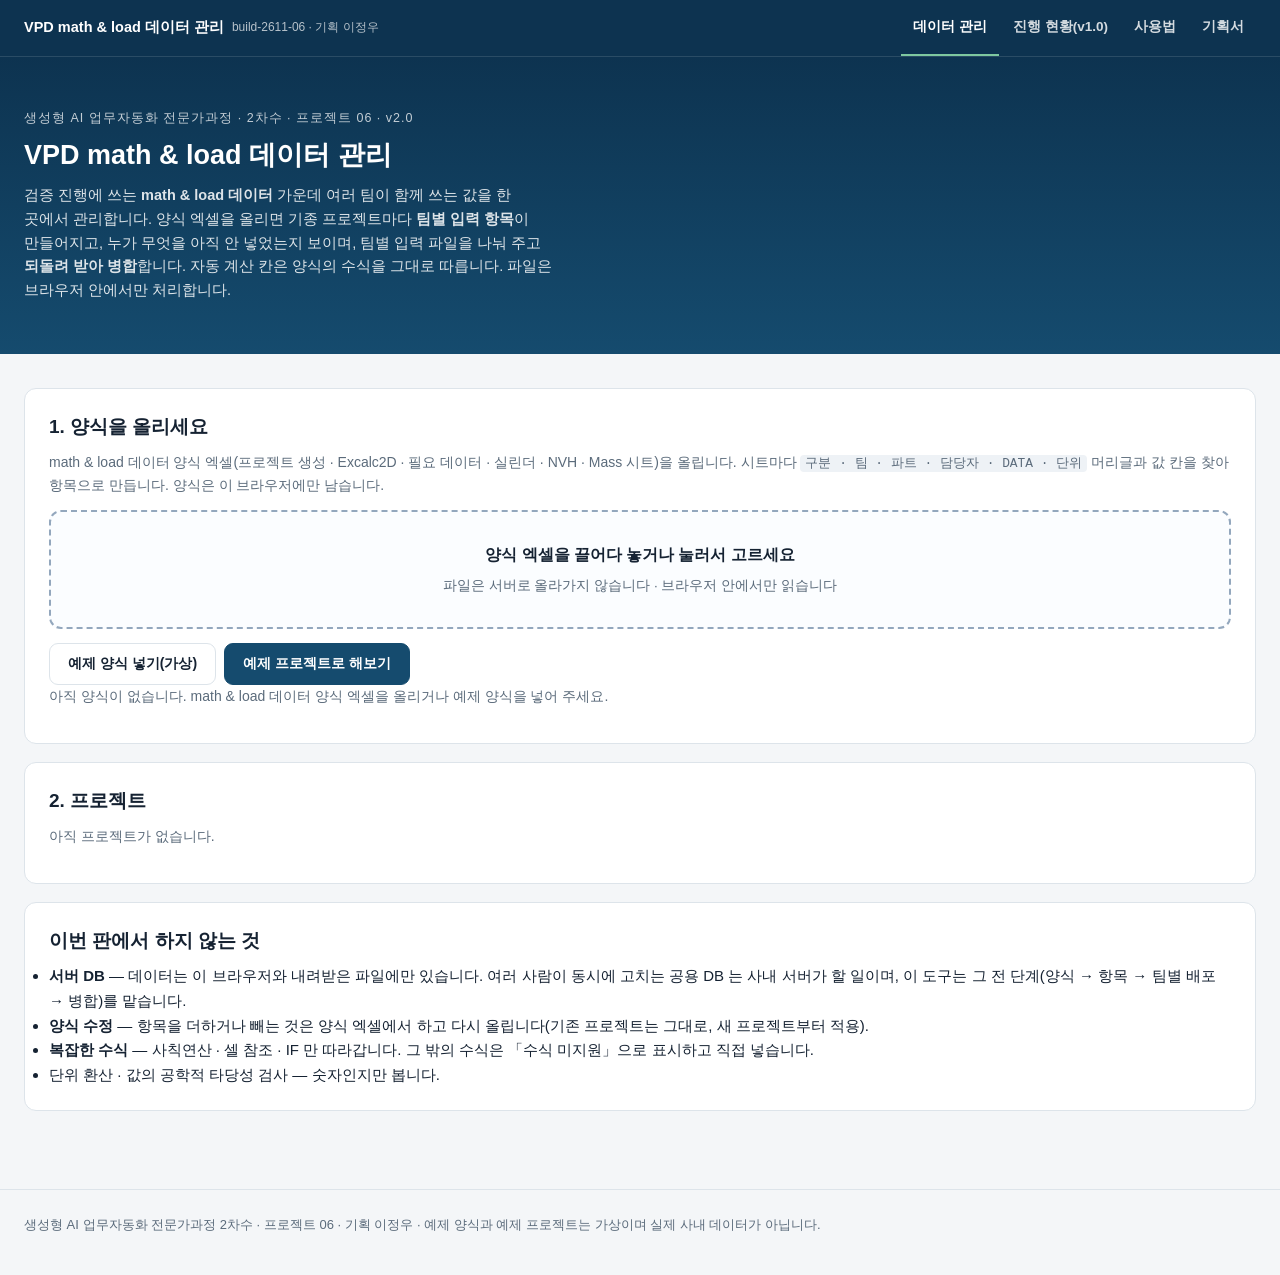
==== index.html @ 379b40f7 "build-2611-06 임시 배포 Co-Authored-By: Claude Opus 5.5 <noreply@anthropic.com>" ====
<!DOCTYPE html>
<html lang="ko">
<head>
<meta charset="UTF-8">
<meta name="viewport" content="width=device-width, initial-scale=1.0">
<title>VPD math &amp; load 데이터 관리 — 양식 · 프로젝트 · 팀별 입력 · 취합 · 배포</title>
<meta name="description" content="검증용 math & load 데이터 양식을 올리면 기종 프로젝트마다 팀별 입력 항목을 만들고, 입력 현황을 보며, 팀별 입력 파일을 나눠 주고 되돌려 받아 병합합니다. 파일은 브라우저 안에서만 처리합니다.">
<link rel="icon" href="favicon.svg" type="image/svg+xml">
<link rel="canonical" href="https://build-2611-06.jobability.co.kr/">
<meta name="robots" content="index,follow">
<meta property="og:type" content="website">
<meta property="og:site_name" content="생성형 AI 업무자동화 전문가과정 · 2차수">
<meta property="og:url" content="https://build-2611-06.jobability.co.kr/">
<meta property="og:title" content="VPD math &amp; load 데이터 관리 — 생성형 AI 업무자동화 전문가과정 2차수">
<meta property="og:description" content="양식을 올리면 기종 프로젝트마다 팀별 입력 항목을 만들고, 현황을 보며, 팀별 파일을 나눠 주고 되돌려 받아 병합합니다.">
<meta property="og:image" content="https://build-2611-06.jobability.co.kr/og-index.png">
<meta property="og:image:width" content="1200">
<meta property="og:image:height" content="630">
<meta property="og:locale" content="ko_KR">
<meta name="twitter:card" content="summary_large_image">
<link rel="stylesheet" href="css/style.css">
<link rel="stylesheet" href="css/app.css">
</head>
<body>

<nav class="topnav" aria-label="주요 메뉴">
  <div class="topnav-inner">
    <a class="topnav-brand" href="index.html">VPD math &amp; load 데이터 관리 <small>build-2611-06 · 기획 이정우</small></a>
    <ul class="topnav-links">
      <li><a href="index.html" class="active" aria-current="page">데이터 관리</a></li>
      <li><a href="progress.html">진행 현황(v1.0)</a></li>
      <li><a href="guide.html">사용법</a></li>
      <li><a href="plan.html">기획서</a></li>
    </ul>
  </div>
</nav>

<header class="hero"><div class="wrap">
  <div class="eyebrow">생성형 AI 업무자동화 전문가과정 · 2차수 · 프로젝트 06 · v2.0</div>
  <h1>VPD math &amp; load 데이터 관리</h1>
  <p>검증 진행에 쓰는 <b>math &amp; load 데이터</b> 가운데 여러 팀이 함께 쓰는 값을 한 곳에서 관리합니다.
     양식 엑셀을 올리면 기종 프로젝트마다 <b>팀별 입력 항목</b>이 만들어지고, 누가 무엇을 아직 안 넣었는지 보이며,
     팀별 입력 파일을 나눠 주고 <b>되돌려 받아 병합</b>합니다. 자동 계산 칸은 양식의 수식을 그대로 따릅니다. 파일은 브라우저 안에서만 처리합니다.</p>
</div></header>

<main><div class="wrap">

<section id="s-template" class="card">
  <h2 style="margin-top:0">1. 양식을 올리세요</h2>
  <p class="sub">math &amp; load 데이터 양식 엑셀(프로젝트 생성 · Excalc2D · 필요 데이터 · 실린더 · NVH · Mass 시트)을 올립니다. 시트마다 <code>구분 · 팀 · 파트 · 담당자 · DATA · 단위</code> 머리글과 값 칸을 찾아 항목으로 만듭니다. 양식은 이 브라우저에만 남습니다.</p>
  <label class="drop" id="t-drop">
    <input type="file" id="t-file" accept=".xlsx,.xlsm,.xls">
    <b>양식 엑셀을 끌어다 놓거나 눌러서 고르세요</b>
    <span>파일은 서버로 올라가지 않습니다 · 브라우저 안에서만 읽습니다</span>
  </label>
  <div class="btnrow">
    <button class="btn" id="btn-t-sample" type="button">예제 양식 넣기(가상)</button>
    <button class="btn primary" id="btn-p-sample" type="button">예제 프로젝트로 해보기</button>
  </div>
  <div id="t-msg"></div>
  <div id="t-summary"></div>
</section>

<section id="s-project" class="card">
  <h2 style="margin-top:0">2. 프로젝트</h2>
  <div id="p-list"></div>
  <div id="p-form" hidden>
    <h3 class="tb-h">새 프로젝트 만들기</h3>
    <div class="fgrid">
      <label>기종 타입<input type="text" id="p-type"></label>
      <label>Grade(톤수)<input type="text" id="p-grade"></label>
      <label>기종명 <small>필수</small><input type="text" id="p-name"></label>
      <label>기종코드 <small>필수</small><input type="text" id="p-code"></label>
    </div>
    <details class="box"><summary>담당자 입력(팀 / 파트)</summary><div class="fgrid" id="p-owners"></div></details>
    <div class="btnrow"><button class="btn primary" id="btn-p-create" type="button">프로젝트 만들기</button></div>
  </div>
  <div id="p-msg"></div>
</section>

<section id="s-input" class="card" hidden>
  <h2 style="margin-top:0">3. 입력 — <span id="cur-title"></span></h2>
  <div class="ctrl">
    <label>작업자 이름 <input type="text" id="f-by" placeholder="값을 넣는 사람"></label>
    <label>시트 <select id="f-sheet"></select></label>
    <label>팀 <select id="f-team"></select></label>
    <label>파트 <select id="f-part"></select></label>
    <label>상태 <select id="f-status"></select></label>
    <label>찾기 <input type="text" id="f-q" placeholder="DATA 이름"></label>
    <span class="sub" id="items-count"></span>
  </div>
  <div id="i-msg"></div>
  <div id="items"></div>
  <p class="sub" style="margin-top:8px">값을 넣고 칸을 벗어나면 바로 저장됩니다. 자동 계산 칸은 양식의 수식대로 채워지며, 참조하는 값이 비어 있으면 「참조 값 대기」로 둡니다.</p>
</section>

<section id="s-status" class="card" hidden>
  <h2 style="margin-top:0">4. 입력 현황</h2>
  <div class="ctrl"><label>묶는 기준 <select id="st-by"><option value="team">팀</option><option value="sheet">시트</option><option value="part">파트</option><option value="owner">담당자</option></select></label></div>
  <div id="st-table"></div>
  <h3 class="tb-h">미입력 목록(팀별 독촉용)</h3>
  <textarea id="st-missing" rows="8" readonly></textarea>
  <div class="btnrow"><button class="btn" id="btn-missing-copy" type="button">미입력 목록 복사</button><button class="btn green" id="btn-confirm" type="button">최종 확정</button></div>
  <div id="st-msg"></div>
  <h3 class="tb-h">변경 이력</h3>
  <div id="hist"></div>
</section>

<section id="s-share" class="card" hidden>
  <h2 style="margin-top:0">5. 배포 · 취합</h2>
  <p class="sub">팀마다 자기 몫만 든 입력 파일을 내려받아 보내고, 채워 돌아온 파일을 여기에 올려 병합합니다. 같은 칸에 값이 둘 다 있으면 나중에 고친 쪽을 쓰고, 내 값을 지킨 칸은 보고서로 보입니다.</p>
  <div class="ctrl">
    <label>팀 <select id="sh-team"></select></label>
    <button class="btn primary" id="btn-team-xlsx" type="button">팀 입력 파일 내려받기(엑셀)</button>
    <button class="btn" id="btn-team-json" type="button">JSON 으로</button>
  </div>
  <div class="ctrl">
    <label class="btn">되돌려 받은 파일 병합(엑셀 · JSON)<input type="file" id="sh-file" accept=".xlsx,.xls,.json" style="display:none"></label>
    <button class="btn green" id="btn-all-xlsx" type="button">취합본 엑셀(양식 모양 + 현황 + 이력)</button>
  </div>
  <div class="ctrl">
    <button class="btn" id="btn-backup" type="button">프로젝트 전체 백업(JSON)</button>
    <label class="btn">백업 불러오기<input type="file" id="bk-file" accept=".json" style="display:none"></label>
  </div>
  <div id="sh-msg"></div>
</section>

<section class="card">
  <h2 style="margin-top:0">이번 판에서 하지 않는 것</h2>
  <ul class="ul">
    <li><b>서버 DB</b> — 데이터는 이 브라우저와 내려받은 파일에만 있습니다. 여러 사람이 동시에 고치는 공용 DB 는 사내 서버가 할 일이며, 이 도구는 그 전 단계(양식 → 항목 → 팀별 배포 → 병합)를 맡습니다.</li>
    <li><b>양식 수정</b> — 항목을 더하거나 빼는 것은 양식 엑셀에서 하고 다시 올립니다(기존 프로젝트는 그대로, 새 프로젝트부터 적용).</li>
    <li><b>복잡한 수식</b> — 사칙연산 · 셀 참조 · IF 만 따라갑니다. 그 밖의 수식은 「수식 미지원」으로 표시하고 직접 넣습니다.</li>
    <li>단위 환산 · 값의 공학적 타당성 검사 — 숫자인지만 봅니다.</li>
  </ul>
</section>

</div></main>

<footer><div class="wrap">
  생성형 AI 업무자동화 전문가과정 2차수 · 프로젝트 06 · 기획 이정우 ·
  예제 양식과 예제 프로젝트는 가상이며 실제 사내 데이터가 아닙니다.
</div></footer>

<script src="lib/xlsx.full.min.js"></script>
<script src="js/vpdm.js"></script>
<script src="js/app2.js"></script>
</body>
</html>
---- css/style.css ----
:root{
  --bg:#f4f6f8; --card:#fff; --ink:#152232; --sub:#5b6b7b; --line:#dde4ea;
  --brand:#154b6e; --brand-deep:#0d3350; --accent:#0b6e99;
  --ok:#0a6045; --warn:#7a4f00; --danger:#c8341f;
  --wrap:1320px; --pad:24px;
}
@media (max-width:640px){ :root{ --pad:16px; } }
*{box-sizing:border-box; margin:0; padding:0;}
html,body{background:var(--bg); color:var(--ink);
  font-family:"Pretendard","Apple SD Gothic Neo","Malgun Gothic",sans-serif;}
body{font-size:15px; line-height:1.65; word-break:keep-all; overflow-wrap:break-word;}

/* 상단 바는 고정 — 표를 아래로 훑는 동안에도 조작부가 보여야 한다.
   sticky 가 아니라 fixed 다: 조상에 overflow 가 걸리면 sticky 는 조용히 죽는다. */
.topnav{position:fixed; top:0; left:0; right:0; z-index:40;
  background:var(--brand-deep); border-bottom:1px solid rgba(255,255,255,.12);}
.topnav-inner{display:flex; align-items:center; justify-content:space-between;
  gap:20px; max-width:var(--wrap); margin:0 auto; padding:0 var(--pad); min-height:56px;}
.topnav-brand{display:flex; align-items:center; min-height:56px; color:#fff;
  font-weight:750; font-size:14.5px; text-decoration:none; white-space:nowrap;}
.topnav-brand small{font-weight:400; opacity:.7; font-size:12px; margin-left:8px;}
.topnav-links{display:flex; align-items:center; gap:2px; list-style:none; margin:0; padding:0;
  overflow-x:auto; scrollbar-width:none;}
.topnav-links::-webkit-scrollbar{display:none;}
.topnav-links a{display:flex; align-items:center; min-height:56px; padding:0 12px;
  color:rgba(255,255,255,.82); text-decoration:none; font-size:13.5px; font-weight:600;
  white-space:nowrap; border-bottom:2px solid transparent;}
.topnav-links a:hover{color:#fff;}
.topnav-links a.active{color:#fff; border-bottom-color:#7ec8a0;}
@media (max-width:860px){
  .topnav-inner{gap:10px; padding:0 14px; min-height:52px;}
  .topnav-brand{min-height:52px; font-size:13.5px;} .topnav-brand small{display:none;}
  .topnav-links a{min-height:52px; padding:0 9px; font-size:13px;}
}

.hero{background:linear-gradient(180deg,var(--brand-deep),var(--brand)); color:#fff;
  padding:52px 0 38px; margin-top:56px;}
@media (max-width:860px){ .hero{margin-top:52px; padding:38px 0 28px;} }
.hero .eyebrow{font-size:12.5px; letter-spacing:.08em; opacity:.75; margin-bottom:9px;}
.hero h1{font-size:27px; line-height:1.3; font-weight:750; margin-bottom:11px;}
.hero p{max-width:66ch; color:rgba(255,255,255,.86); font-size:14.5px;}
main{padding:34px 0 60px;}
.wrap{max-width:var(--wrap); margin:0 auto; padding:0 var(--pad);}

h2{font-size:19px; font-weight:700; margin:32px 0 8px;}
main > .wrap > :first-child{margin-top:0;}
p{margin:0 0 13px;} .sub{color:var(--sub); font-size:14px;}
code{font-family:ui-monospace,SFMono-Regular,Menlo,monospace; font-size:.92em;
  background:#eef2f6; border-radius:4px; padding:1px 5px;}

.card{background:var(--card); border:1px solid var(--line); border-radius:12px;
  padding:22px 24px; margin-bottom:18px;}
.drop{display:block; border:2px dashed #93a7bd; border-radius:12px; background:#fbfdff;
  padding:30px 20px; text-align:center; cursor:pointer; transition:border-color .15s,background .15s;}
.drop:hover,.drop.over{border-color:var(--accent); background:#f0f8fc;}
.drop b{display:block; font-size:15.5px; margin-bottom:5px;}
.drop span{color:var(--sub); font-size:13.5px;}
input[type=file]{display:none;}

.btn{display:inline-flex; align-items:center; justify-content:center; gap:6px;
  min-height:42px; padding:0 18px; border-radius:9px; border:1px solid var(--line);
  background:#fff; color:var(--ink); font-size:14px; font-weight:650; cursor:pointer;}
.btn:hover{border-color:#9fb2c4;}
.btn.primary{background:var(--brand); border-color:var(--brand); color:#fff;}
.btn.primary:hover{background:var(--brand-deep);}
.btn.green{background:var(--ok); border-color:var(--ok); color:#fff;}
.btn:disabled{opacity:.45; cursor:not-allowed;}
.btnrow{display:flex; flex-wrap:wrap; gap:8px; margin-top:14px;}

.note{border-left:4px solid var(--accent); background:#eef6fa; color:#0b3a4f;
  padding:13px 15px; border-radius:8px; font-size:14px; margin:14px 0;}
.warn{border-left:4px solid var(--danger); background:#fdeae7; color:#7a1a0c;
  padding:13px 15px; border-radius:8px; font-size:14px; margin:14px 0;}
.ok{border-left:4px solid var(--ok); background:#e9f6f0; color:#08422a;
  padding:13px 15px; border-radius:8px; font-size:14px; margin:14px 0;}

.tablewrap{overflow-x:auto; border:1px solid var(--line); border-radius:10px; background:#fff; max-height:70vh;}
table{border-collapse:collapse; width:100%; font-size:13px;}
th,td{border-bottom:1px solid var(--line); padding:8px 11px; text-align:left; white-space:nowrap;}
th{background:#eef2f6; font-weight:700; position:sticky; top:0; z-index:1;}
tr:last-child td{border-bottom:0;}
td.num{text-align:right; font-variant-numeric:tabular-nums;}
td.mono{font-family:ui-monospace,SFMono-Regular,Menlo,monospace;}
tr.flag td{background:#fdf3f1;}
/* 계산으로 채운 값은 문서에 적혀 있던 값과 **신뢰도가 다르다.**
   같은 모양으로 두면 사람이 구분하지 못한 채 그대로 믿게 된다. */
td .calc{display:inline-block; margin-left:5px; font-size:10.5px; font-weight:700;
  color:#0b3a4f; background:#dceaf3; border-radius:4px; padding:1px 5px; vertical-align:middle;}
.rev{color:var(--danger); font-weight:650; white-space:normal; min-width:240px;}

.filelist{margin:13px 0 0; padding:0; list-style:none; font-size:13.5px;}
.filelist li{padding:6px 0; border-bottom:1px solid var(--line); color:var(--sub);
  display:flex; justify-content:space-between; gap:10px;}
.filelist li:last-child{border-bottom:0;}
.stats{display:flex; flex-wrap:wrap; gap:10px; margin:14px 0 0;}
.stat{background:#eef2f6; border-radius:9px; padding:9px 14px; font-size:13.5px;}
.stat b{font-size:17px; display:block; font-variant-numeric:tabular-nums;}
footer{border-top:1px solid var(--line); padding:24px 0 40px; color:var(--sub); font-size:13px;}
---- css/app.css ----
/* 이 앱 전용 — 공통 style.css 뒤에 읽는다 */
h3{font-size:16px; font-weight:700; margin:22px 0 8px;}
.ctrl{display:flex; flex-wrap:wrap; align-items:center; gap:10px 14px; margin:6px 0 12px; font-size:14px;}
.ctrl label{display:inline-flex; align-items:center; gap:6px; flex-wrap:wrap;}
.ctrl input,.ctrl select,.form input,.form select,.form textarea{font:inherit; font-size:14px; padding:6px 8px; border:1px solid var(--line); border-radius:7px; background:#fff; max-width:100%;}
.ctrl input.n3{width:5.5em;}
.btn.sm{min-height:34px; padding:0 12px; font-size:13px;}
[hidden]{display:none !important;}

.grid2{display:grid; grid-template-columns:repeat(auto-fit,minmax(min(100%,420px),1fr)); gap:4px 18px;}
.grid2 > div{min-width:0;}

/* 판정 색 — 색만으로 구분하지 않도록 글자를 함께 쓴다 */
.st{display:inline-block; padding:1px 8px; border-radius:999px; font-size:12px; font-weight:700; white-space:nowrap;}
.st-late{background:#f4b9ad; color:#7a1a0c;} .st-soon{background:#fbe7b5; color:#5c3b00;}
.st-progress{background:#dceaf3; color:#0b3a4f;} .st-notstarted{background:#eef0f3; color:#3b4a59;}
.st-done{background:#d6ecdf; color:#08422a;} .st-hold{background:#e8e1f3; color:#3e2a66;} .st-nodate{background:#fff; color:#5b6b7b; border:1px dashed #93a7bd;}
.stat.s-late{background:#fdeae7;} .stat.s-soon{background:#fdf3d7;} .stat.s-done{background:#e9f6f0;} .stat.s-nolink{background:#fdeae7;}

.tag{display:inline-block; font-size:10.5px; font-weight:700; border-radius:4px; padding:1px 5px; vertical-align:middle; margin-left:4px;}
.tag.doc{background:#eef0f3; color:#3b4a59;} .tag.calc{background:#dceaf3; color:#0b3a4f;}
.nolink{color:var(--danger); font-weight:700;}
td.why{white-space:normal; min-width:200px; color:var(--sub); font-size:12.5px;}
td.item{white-space:normal; min-width:160px;}
td a{color:var(--accent);}
tr.r-late td{background:#fdf3f1;}
.bar{display:inline-block; width:70px; height:8px; background:#eef0f3; border-radius:4px; vertical-align:middle; margin-right:6px; overflow:hidden;}
.bar i{display:block; height:100%; background:var(--ok);}
.tablewrap tr.pick{cursor:pointer;} .tablewrap tr.pick:hover td{background:#f0f8fc;}

textarea.out{width:100%; font-family:ui-monospace,SFMono-Regular,Menlo,monospace; font-size:13px; line-height:1.55;
  padding:12px; border:1px solid var(--line); border-radius:10px; background:#fbfdff; resize:vertical;}

.form{display:grid; grid-template-columns:repeat(auto-fill,minmax(min(100%,200px),1fr)); gap:10px 12px; align-items:end; margin:12px 0;}
.form label{display:flex; flex-direction:column; gap:4px; font-size:13px; color:var(--sub); min-width:0;}
.form label.wide{grid-column:1/-1;}
.form textarea{width:100%; resize:vertical; line-height:1.55;}
.vars{display:flex; flex-wrap:wrap; gap:6px; align-items:center; font-size:12.5px; color:var(--sub);}
.vars button{font:inherit; font-size:12.5px; border:1px solid var(--line); background:#eef6fa; color:#0b3a4f; border-radius:6px; padding:3px 8px; cursor:pointer;}

.drafts{display:grid; grid-template-columns:repeat(auto-fill,minmax(min(100%,460px),1fr)); gap:14px; margin-top:12px;}
.draft{border:1px solid var(--line); border-radius:10px; padding:14px 16px; background:#fff; min-width:0;}
.draft h4{font-size:14.5px; margin:0 0 4px;}
.draft .meta{font-size:12.5px; color:var(--sub); margin-bottom:8px;}
.draft input,.draft textarea{width:100%; font:inherit; font-size:13.5px; padding:6px 8px; border:1px solid var(--line); border-radius:7px;}
.draft textarea{line-height:1.55; resize:vertical; margin-top:6px;}
.draft .btnrow{margin-top:8px;}
.draft .ai-out{margin-top:10px; border-left:4px solid #7a5bb8; background:#f4f0fb; padding:10px 12px; border-radius:8px; font-size:13.5px; white-space:pre-wrap;}
.draft .ai-out b{display:block; color:#4a2e86; margin-bottom:4px;}
.ai{margin-top:20px; border-top:1px solid var(--line); padding-top:14px;}
.ai summary{cursor:pointer; font-weight:700;}
.warn ul{margin:6px 0 0 18px;}

/* (v2.0) 데이터 관리 */
.tb-h{margin:18px 0 8px; font-size:15px;}
.fgrid{display:grid; grid-template-columns:repeat(auto-fill,minmax(min(220px,100%),1fr)); gap:10px 12px; margin:8px 0;}
.fgrid label{display:flex; flex-direction:column; gap:4px; font-size:13px; color:var(--sub); min-width:0;}
.fgrid label small{color:var(--danger); font-weight:700;}
.fgrid input{font:inherit; font-size:14px; padding:6px 8px; border:1px solid var(--line); border-radius:7px; background:#fff; max-width:100%;}
.box{border:1px solid var(--line); border-radius:10px; padding:10px 14px; margin:10px 0; background:#fbfcfd;}
.box summary{cursor:pointer; font-weight:700; font-size:14.5px;}
.tag.ok-t{background:#d6ecdf; color:#08422a;} .tag.bad-t{background:#f4b9ad; color:#7a1a0c;}
small.req{color:var(--danger); font-weight:700;}
td.wrapcell{white-space:normal; min-width:120px; max-width:280px;}
table.items input.val{font:inherit; font-size:13.5px; padding:4px 6px; border:1px solid var(--line); border-radius:6px; width:7.5em; max-width:100%;}
table.items td.auto{background:#f4f7fa;}
tr.st-done td:first-child{border-left:3px solid var(--ok);} tr.st-empty td:first-child{border-left:3px solid #f4b9ad;} tr.st-partial td:first-child{border-left:3px solid #fbe7b5;}
tr.sum td{font-weight:750; background:#f4f7fa;}
tr.pick.on td{background:#e3f0f8; font-weight:650;}
textarea{font:inherit; font-size:14px; padding:8px 10px; border:1px solid var(--line); border-radius:7px; width:100%; line-height:1.6; resize:vertical; background:#fff;}
.x{border:0; background:none; color:var(--danger); cursor:pointer; font-size:12.5px; text-decoration:underline;}
.ctrl label.btn{cursor:pointer;}
@media (max-width:640px){ table.items input.val{width:5.5em;} }
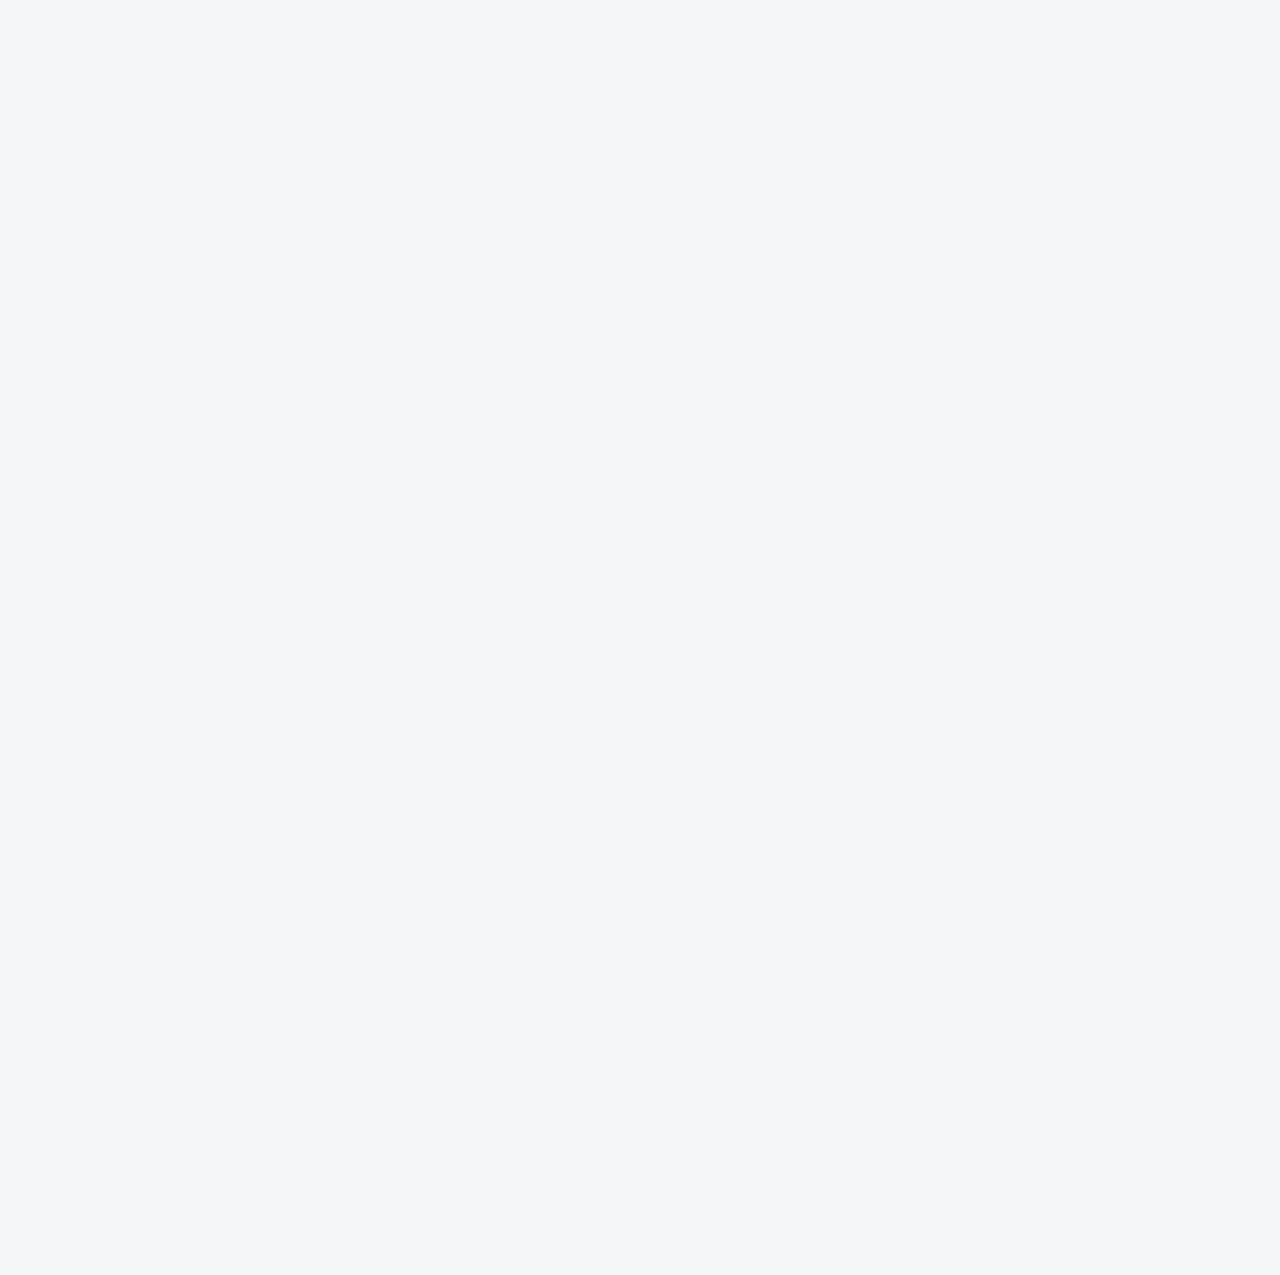
==== commit 02a3ae9d: "마무리: 로그인 · 게시판 · 첫 화면(판 2026-11-13.1) · 개발 자료 전체 Co-Authored-By: Claude Fable 5.2 <noreply@anthropic" ====
--- a/index.html
+++ b/index.html
@@ -6,20 +6,26 @@
 <title>VPD math &amp; load 데이터 관리 — 양식 · 프로젝트 · 팀별 입력 · 취합 · 배포</title>
 <meta name="description" content="검증용 math & load 데이터 양식을 올리면 기종 프로젝트마다 팀별 입력 항목을 만들고, 입력 현황을 보며, 팀별 입력 파일을 나눠 주고 되돌려 받아 병합합니다. 파일은 브라우저 안에서만 처리합니다.">
 <link rel="icon" href="favicon.svg" type="image/svg+xml">
-<link rel="canonical" href="https://build-2611-06.jobability.co.kr/">
+<link rel="canonical" href="https://aebonlee.github.io/build-2611-06/">
 <meta name="robots" content="index,follow">
 <meta property="og:type" content="website">
 <meta property="og:site_name" content="생성형 AI 업무자동화 전문가과정 · 2차수">
-<meta property="og:url" content="https://build-2611-06.jobability.co.kr/">
+<meta property="og:url" content="https://aebonlee.github.io/build-2611-06/">
 <meta property="og:title" content="VPD math &amp; load 데이터 관리 — 생성형 AI 업무자동화 전문가과정 2차수">
 <meta property="og:description" content="양식을 올리면 기종 프로젝트마다 팀별 입력 항목을 만들고, 현황을 보며, 팀별 파일을 나눠 주고 되돌려 받아 병합합니다.">
-<meta property="og:image" content="https://build-2611-06.jobability.co.kr/og-index.png">
+<meta property="og:image" content="https://aebonlee.github.io/build-2611-06/og-index.png">
 <meta property="og:image:width" content="1200">
 <meta property="og:image:height" content="630">
 <meta property="og:locale" content="ko_KR">
 <meta name="twitter:card" content="summary_large_image">
 <link rel="stylesheet" href="css/style.css">
 <link rel="stylesheet" href="css/app.css">
+<!-- auth-kit: 로그인 전에는 도구 화면을 감춘다(js/auth.js 가 판정 뒤 푼다) -->
+<script>document.documentElement.classList.add('auth-lock')</script>
+<link rel="stylesheet" href="css/auth.css?v=2026-11-13.1">
+<link rel="stylesheet" href="css/board.css?v=2026-11-13.1">
+<link rel="stylesheet" href="css/kit-build.css?v=2026-11-13.1">
+<!-- /auth-kit -->
 </head>
 <body>
 
@@ -145,5 +151,12 @@
 <script src="lib/xlsx.full.min.js"></script>
 <script src="js/vpdm.js"></script>
 <script src="js/app2.js"></script>
+<!-- auth-kit: 로그인 · 사용 신청 · 승인 · 게시판(키트 정본 data10-00/kit/auth, 적용 build-2611-00/tools/kit) -->
+<script src="vendor/supabase.js?v=2026-11-13.1"></script>
+<script src="js/auth-config.js?v=2026-11-13.1"></script>
+<script src="js/kit-build.js?v=2026-11-13.1"></script>
+<script src="js/board.js?v=2026-11-13.1"></script>
+<script src="js/auth.js?v=2026-11-13.1"></script>
+<!-- /auth-kit -->
 </body>
 </html>
--- a/css/auth.css
+++ b/css/auth.css
@@ -0,0 +1,571 @@
+/* data10 로그인 키트 — 정본: data10-00/kit/auth/css/auth.css (사본을 직접 고치지 말 것)
+   로그인 전 대문 · 사용 신청 · 승인 대기 · 구성원 관리 창. 클래스는 모두 ag- / auth- 로 시작해 도구 화면과 섞이지 않는다. */
+:root {
+  --ag-ink: #172334; --ag-sub: #55657a; --ag-line: #d6dee8; --ag-bg: #f3f6f9;
+  --ag-navy: #13274b; --ag-navy-2: #0c1b36; --ag-brand: #1f5fa8; --ag-brand-d: #174a84;
+  --ag-ok: #1b6e3a; --ag-ok-bg: #e5f3ea; --ag-err: #b3261e; --ag-err-bg: #fdecea; --ag-warn: #7a5200; --ag-warn-bg: #fff4d6;
+  --ag-accent: #a9c2e2;
+  --ag-pad: 20px;
+}
+@media (min-width: 640px) { :root { --ag-pad: 28px; } }
+@media (min-width: 1024px) { :root { --ag-pad: 40px; } }
+
+/* 로그인 전에는 도구 화면을 감춘다(자리는 그대로 — 그래프 폭 계산이 흔들리지 않게 visibility) */
+html.auth-lock body > *:not(#authGate) { visibility: hidden; }
+html.auth-lock body { overflow: hidden; }
+
+.ag {
+  position: fixed; inset: 0; z-index: 2000; overflow-y: auto; -webkit-overflow-scrolling: touch;
+  background: var(--ag-bg); color: var(--ag-ink);
+  font: 16px/1.65 Pretendard, 'Apple SD Gothic Neo', 'Malgun Gothic', 'Noto Sans KR', sans-serif;
+  word-break: keep-all; overflow-wrap: break-word;
+}
+.ag[hidden] { display: none; }
+.ag *, .ag *::before, .ag *::after, .ag-modal * { box-sizing: border-box; }
+
+.ag-wrap {
+  max-width: calc(1180px + 2 * var(--ag-pad)); margin: 0 auto; padding: 0 var(--ag-pad);
+  display: grid; grid-template-columns: minmax(0, 1fr); gap: 0;
+}
+.ag-hero {
+  background: linear-gradient(160deg, var(--ag-navy) 0%, var(--ag-navy-2) 100%); color: #fff;
+  margin: 0 calc(-1 * var(--ag-pad)); padding: 36px var(--ag-pad) 32px;
+}
+.ag-side { padding: 24px 0 8px; }
+@media (min-width: 960px) {
+  .ag { background: linear-gradient(90deg, var(--ag-navy-2) 0, var(--ag-navy-2) 50%, var(--ag-bg) 50%); }
+  .ag-wrap { grid-template-columns: minmax(0, 1fr) minmax(0, 1fr); min-height: calc(100vh - 48px); align-items: center; }
+  .ag-hero { margin: 0; padding: 56px 48px 56px 0; background: none; min-height: 100%; display: flex; flex-direction: column; justify-content: center; }
+  .ag-side { padding: 56px 0 56px 48px; }
+}
+.ag-eyebrow { margin: 0 0 10px; font-size: 13.5px; letter-spacing: .02em; color: var(--ag-accent); }
+.ag-hero h1 { margin: 0 0 14px; font-size: clamp(26px, 3.6vw, 38px); line-height: 1.3; color: #fff; font-weight: 800; }
+.ag-lead { margin: 0 0 24px; color: #d7e3f2; font-size: 16.5px; max-width: 640px; }
+.ag-feats { list-style: none; margin: 0 0 24px; padding: 0; display: grid; grid-template-columns: minmax(0, 1fr); gap: 10px; }
+@media (min-width: 640px) { .ag-feats { grid-template-columns: repeat(2, minmax(0, 1fr)); } }
+.ag-feats li { border: 1px solid rgba(255, 255, 255, .14); border-radius: 12px; padding: 14px 16px; background: rgba(255, 255, 255, .05); }
+.ag-feats b { display: block; color: #fff; font-size: 15.5px; margin-bottom: 4px; }
+.ag-feats span { display: block; color: #c4d3e6; font-size: 14px; line-height: 1.55; }
+.ag-flow-t { margin: 0 0 8px; font-size: 13.5px; color: #a9c2e2; }
+.ag-flow ol { list-style: none; margin: 0; padding: 0; display: flex; flex-wrap: wrap; gap: 8px; }
+.ag-flow li { display: inline-flex; align-items: center; gap: 8px; padding: 6px 12px 6px 6px; border-radius: 999px; background: rgba(255, 255, 255, .08); color: #e6eef8; font-size: 14px; }
+.ag-n { display: inline-grid; place-items: center; width: 24px; height: 24px; border-radius: 50%; background: #fff; color: var(--ag-navy); font-weight: 700; font-size: 13px; }
+
+.ag-card { background: #fff; border: 1px solid var(--ag-line); border-radius: 16px; padding: 26px 24px; box-shadow: 0 10px 30px rgba(15, 30, 55, .08); max-width: 460px; margin: 0 auto; }
+.ag-card h2 { margin: 6px 0 8px; font-size: 21px; color: var(--ag-ink); }
+.ag-card p { margin: 0 0 12px; }
+.ag-sub { color: var(--ag-sub); font-size: 14.5px; }
+.ag-tabs { display: flex; gap: 4px; padding: 4px; background: #eef2f6; border-radius: 10px; margin: 0 0 18px; }
+.ag-tabs button { flex: 1; border: 0; background: transparent; padding: 9px 10px; border-radius: 8px; font: inherit; font-weight: 600; color: var(--ag-sub); cursor: pointer; }
+.ag-tabs button[aria-selected="true"] { background: #fff; color: var(--ag-ink); box-shadow: 0 1px 3px rgba(0, 0, 0, .1); }
+.ag-form { display: grid; gap: 12px; }
+.ag-form label { display: grid; gap: 5px; font-size: 14px; font-weight: 600; color: var(--ag-ink); }
+.ag-form small { font-weight: 400; color: var(--ag-sub); }
+.ag-form input { font: inherit; font-size: 16px; font-weight: 400; padding: 10px 12px; border: 1px solid var(--ag-line); border-radius: 9px; background: #fff; color: var(--ag-ink); width: 100%; }
+.ag-form input::placeholder { color: #8a97a8; font-weight: 400; }
+.ag-form input:focus { outline: 2px solid var(--ag-brand); outline-offset: 1px; border-color: var(--ag-brand); }
+.ag-btn { font: inherit; font-weight: 700; display: inline-flex; align-items: center; justify-content: center; gap: 6px; min-height: 44px; padding: 8px 16px;
+  border-radius: 10px; border: 1px solid var(--ag-line); background: #fff; color: var(--ag-ink); cursor: pointer; width: 100%; }
+.ag-btn:hover { border-color: var(--ag-brand); }
+.ag-btn:disabled { opacity: .6; cursor: progress; }
+.ag-primary { background: var(--ag-brand); border-color: var(--ag-brand); color: #fff; }
+.ag-primary:hover { background: var(--ag-brand-d); }
+.ag-kakao { background: #fee500; border-color: #fee500; color: #191600; }
+.ag-or { display: flex; align-items: center; gap: 10px; color: var(--ag-sub); font-size: 13px; margin: 14px 0; }
+.ag-or::before, .ag-or::after { content: ''; flex: 1; height: 1px; background: var(--ag-line); }
+.ag-hint { margin: 14px 0 0 !important; color: var(--ag-sub); font-size: 13.5px; }
+.ag-msg { margin: 12px 0 0 !important; font-size: 14px; min-height: 1em; color: var(--ag-sub); }
+.ag-msg:empty { display: none; }
+.ag-msg.is-err { color: var(--ag-err); background: var(--ag-err-bg); padding: 8px 12px; border-radius: 8px; }
+.ag-msg.is-ok { color: var(--ag-ok); background: var(--ag-ok-bg); padding: 8px 12px; border-radius: 8px; }
+.ag-link { border: 0; background: none; color: var(--ag-sub); text-decoration: underline; font: inherit; font-size: 14px; cursor: pointer; margin-top: 14px; padding: 6px 0; }
+.ag-badge { display: inline-block; padding: 3px 10px; border-radius: 999px; background: var(--ag-warn-bg); color: var(--ag-warn); font-size: 13px; font-weight: 700; }
+.ag-badge.is-off { background: var(--ag-err-bg); color: var(--ag-err); }
+.ag-claim { margin-top: 16px; padding: 14px; border: 1px dashed var(--ag-line); border-radius: 10px; font-size: 14px; color: var(--ag-sub); }
+.ag-foot { text-align: center; color: var(--ag-sub); font-size: 13px; margin: 0; padding: 14px var(--ag-pad) 22px; }
+@media (min-width: 960px) { .ag-foot { color: #8fa3bd; text-align: left; max-width: calc(1180px + 2 * var(--ag-pad)); margin: 0 auto; } }
+
+/* 상단 바 계정 칩 */
+.auth-chip { display: flex; align-items: center; gap: 6px; margin-left: auto; flex-wrap: nowrap; font-size: 13.5px; }
+.auth-chip.is-float { position: fixed; top: 10px; right: 10px; z-index: 1500; background: #fff; border: 1px solid var(--ag-line); border-radius: 999px; padding: 4px 6px 4px 12px; }
+.auth-chip-name { max-width: 9em; overflow: hidden; text-overflow: ellipsis; white-space: nowrap; font-weight: 600; }
+.auth-chip-btn { font: inherit; font-size: 13px; border: 1px solid var(--ag-line); background: #fff; color: var(--ag-ink); border-radius: 8px; padding: 5px 10px; cursor: pointer; white-space: nowrap; display: inline-flex; align-items: center; gap: 4px; }
+.auth-chip-btn:hover { border-color: var(--ag-brand); color: var(--ag-brand); }
+.auth-chip-n { display: inline-grid; place-items: center; min-width: 18px; height: 18px; padding: 0 5px; border-radius: 9px; background: var(--ag-err); color: #fff; font-size: 11.5px; font-weight: 700; }
+.auth-chip-n[hidden] { display: none; }
+@media (max-width: 639px) { .auth-chip-name { display: none; } }
+
+/* 구성원 관리 창 */
+.ag-modal { position: fixed; inset: 0; z-index: 2100; background: rgba(10, 20, 35, .5); display: flex; align-items: flex-start; justify-content: center; padding: 24px 12px; overflow-y: auto;
+  font: 15px/1.6 Pretendard, 'Apple SD Gothic Neo', 'Malgun Gothic', sans-serif; color: var(--ag-ink); word-break: keep-all; overflow-wrap: break-word; }
+.ag-modal[hidden] { display: none; }
+.ag-panel { background: #fff; border-radius: 14px; width: 100%; max-width: 980px; padding: 20px 22px 24px; }
+.ag-panel-h { display: flex; align-items: center; justify-content: space-between; gap: 12px; }
+.ag-panel-h h2 { margin: 0; font-size: 20px; }
+.ag-x { border: 0; background: none; font-size: 26px; line-height: 1; cursor: pointer; color: var(--ag-sub); padding: 4px 8px; }
+.ag-panel .ag-tabs { max-width: 320px; margin: 12px 0; }
+.ag-tablewrap { overflow-x: auto; }
+.ag-table { width: 100%; border-collapse: collapse; font-size: 14.5px; }
+.ag-table th, .ag-table td { text-align: left; vertical-align: top; padding: 10px 8px; border-bottom: 1px solid var(--ag-line); }
+.ag-table th { background: #f1f4f8; font-size: 13.5px; white-space: nowrap; }
+.ag-table small { color: var(--ag-sub); }
+.ag-acts { display: flex; flex-wrap: wrap; gap: 6px; min-width: 150px; }
+.ag-btn.ag-sm { width: auto; min-height: 34px; padding: 4px 10px; font-size: 13.5px; }
+.ag-st { display: inline-block; padding: 1px 8px; border-radius: 999px; font-size: 12.5px; font-weight: 700; background: #eef2f6; color: var(--ag-sub); }
+.ag-st.is-pending { background: var(--ag-warn-bg); color: var(--ag-warn); }
+.ag-st.is-active { background: var(--ag-ok-bg); color: var(--ag-ok); }
+.ag-st.is-disabled { background: var(--ag-err-bg); color: var(--ag-err); }
+.ag-st.is-admin { background: #e6eef9; color: var(--ag-brand-d); }
+/* 밝은 테마(plan.json landing.theme = "light") — 바탕은 --ag-bg, 글자는 --ag-ink, 강조는 --ag-accent */
+.ag-light, .ag-light .ag-hero { background: var(--ag-bg); }
+@media (min-width: 960px) { .ag.ag-light { background: var(--ag-bg); } }
+.ag-light .ag-hero { color: var(--ag-ink); }
+.ag-light .ag-hero h1 { color: var(--ag-navy); font-size: clamp(30px, 4.2vw, 46px); line-height: 1.25; }
+.ag-light .ag-eyebrow { font-size: 16px; font-weight: 700; }
+.ag-light .ag-lead { color: var(--ag-sub); font-size: 17px; }
+.ag-light .ag-feats li { background: #fff; border-color: var(--ag-line); }
+.ag-light .ag-feats b { color: var(--ag-ink); }
+.ag-light .ag-feats span { color: var(--ag-sub); }
+.ag-light .ag-flow-t { color: var(--ag-sub); }
+.ag-light .ag-flow li { background: #fff; color: var(--ag-ink); border: 1px solid var(--ag-line); }
+.ag-light .ag-n { background: var(--ag-navy); color: #fff; }
+.ag-light .ag-primary { background: var(--ag-navy); border-color: var(--ag-navy); }
+.ag-light .ag-primary:hover { background: var(--ag-navy-2); }
+@media (min-width: 960px) { .ag-light .ag-foot { color: var(--ag-sub); } }
+/* 대문 그림(SVG) — 현장 데이터 → 관리도. 색은 currentColor 하나로(테마마다 .ag-art color 만 바꾼다) */
+.ag-hero { position: relative; overflow: hidden; }
+.ag-hero > :not(.ag-art) { position: relative; z-index: 1; }
+.ag-art { position: absolute; z-index: 0; pointer-events: none; color: #7fa6d6; opacity: .3;
+  right: -40px; top: 8px; width: min(560px, 78%); height: auto; }
+.ag-par { transition: transform .6s cubic-bezier(.2, .7, .2, 1); }
+.ag-line { fill: none; stroke: currentColor; stroke-width: 2.5; stroke-linecap: round; }
+.ag-ucl { stroke: currentColor; stroke-width: 1; stroke-dasharray: 5 6; opacity: .55; }
+.ag-lbl { fill: currentColor; font-size: 12px; opacity: .7; font-family: inherit; }
+.ag-pt { fill: var(--ag-navy-2); stroke: currentColor; stroke-width: 2; }
+.ag-ring { fill: none; stroke: currentColor; stroke-width: 2; transform-box: fill-box; transform-origin: center; opacity: 0; }
+@media (max-width: 639px) { .ag-art { width: 92%; right: -24px; top: 0; opacity: .28; } .ag-lbl { display: none; } }
+/* 데스크톱: 왼쪽 칸 맨 아래 띠(내용과 겹치지 않게 그만큼 아래 여백을 둔다) */
+@media (min-width: 960px) {
+  .ag-hero { padding-bottom: 210px; }
+  .ag-art { top: auto; bottom: 34px; left: 0; right: 32px; width: auto; max-width: 600px; opacity: .55; }
+}
+.ag-light .ag-art { color: var(--ag-navy); opacity: .26; }
+.ag-light .ag-pt { fill: var(--ag-bg); }
+
+/* 「이렇게 씁니다」 단계 — 차례로 밝아진다(그림의 점과 함께) */
+.ag-flow li { transition: background-color .35s, box-shadow .35s, color .35s; }
+.ag-flow li.is-on { background: rgba(255, 255, 255, .18); box-shadow: inset 0 0 0 1px rgba(255, 255, 255, .45); color: #fff; }
+.ag-light .ag-flow li.is-on { background: #fff; box-shadow: inset 0 0 0 1.5px var(--ag-navy); color: var(--ag-navy); }
+
+/* 효과 — .ag-fx 는 JS 가 처음 한 번만 붙인다(모션 최소화면 붙이지 않음). 효과가 없어도 모든 내용은 보인다. */
+@keyframes agDraw { to { stroke-dashoffset: 0; } }
+@keyframes agFade { from { opacity: 0; } }
+@keyframes agUp { from { opacity: 0; transform: translateY(12px); } }
+@keyframes agPop { from { opacity: 0; transform: scale(.4); } }
+@keyframes agPulse { 0% { opacity: .85; transform: scale(.6); } 100% { opacity: 0; transform: scale(2.2); } }
+.ag-fx .ag-line { stroke-dasharray: 1; stroke-dashoffset: 1; animation: agDraw 1.8s cubic-bezier(.4, 0, .2, 1) .2s forwards; }
+.ag-fx .ag-area { animation: agFade 1.2s ease 1s both; }
+.ag-fx .ag-pt { transform-box: fill-box; transform-origin: center; animation: agPop .45s cubic-bezier(.2, .9, .3, 1.4) var(--d, 1s) both; }
+.ag-fx .ag-eyebrow, .ag-fx .ag-hero h1, .ag-fx .ag-lead { animation: agUp .6s ease both; }
+.ag-fx .ag-hero h1 { animation-delay: .08s; } .ag-fx .ag-lead { animation-delay: .16s; }
+.ag-fx .ag-feats li { animation: agUp .55s ease both; }
+.ag-fx .ag-feats li:nth-child(1) { animation-delay: .28s; } .ag-fx .ag-feats li:nth-child(2) { animation-delay: .36s; }
+.ag-fx .ag-feats li:nth-child(3) { animation-delay: .44s; } .ag-fx .ag-feats li:nth-child(4) { animation-delay: .52s; }
+.ag-fx .ag-flow { animation: agUp .55s ease .62s both; }
+.ag-fx .ag-card { animation: agUp .6s ease .18s both; }
+.ag-ring { animation: agPulse 2.4s ease-out infinite; }
+.ag-feats li { transition: border-color .25s, background-color .25s; }
+.ag-feats li:hover { border-color: rgba(255, 255, 255, .32); background: rgba(255, 255, 255, .08); }
+.ag-light .ag-feats li:hover { border-color: var(--ag-navy); background: #fff; }
+
+/* ───────── 대문 사진 ───────── */
+.ag-sr { position: absolute !important; width: 1px; height: 1px; overflow: hidden; clip: rect(0 0 0 0); white-space: nowrap; }
+/* banner: 완성 그림을 위에 그대로(잘리지 않게), 아래에 기능 · 로그인 */
+.ag.ag-has-banner { background: var(--ag-bg); }
+.ag-banner { background: var(--ag-navy-2); display: flex; justify-content: center; }
+.ag-banner { cursor: pointer; }
+.ag-banner img { display: block; width: 100%; max-width: 1600px; height: auto; max-height: 72vh; object-fit: contain; }
+/* 데스크톱: 그림 아래로 로그인 카드가 첫 화면에 걸리게 높이를 줄인다 */
+@media (min-width: 960px) { .ag-banner img { max-height: 52vh; } }
+.ag-banner:focus-visible { outline: 3px solid var(--ag-brand); outline-offset: -3px; }
+.ag-wrap-banner { padding-top: 24px; padding-bottom: 8px; }
+.ag-has-banner .ag-hero-sub { background: none; color: var(--ag-ink); margin: 0; padding: 0 0 8px; }
+.ag-has-banner .ag-feats li { background: #fff; border-color: var(--ag-line); }
+.ag-has-banner .ag-feats b { color: var(--ag-ink); } .ag-has-banner .ag-feats span { color: var(--ag-sub); }
+.ag-has-banner .ag-flow-t { color: var(--ag-sub); }
+.ag-has-banner .ag-flow li { background: #fff; color: var(--ag-ink); border: 1px solid var(--ag-line); }
+.ag-has-banner .ag-flow li.is-on { box-shadow: inset 0 0 0 1.5px var(--ag-brand); color: var(--ag-brand-d); }
+.ag-has-banner .ag-n { background: var(--ag-navy); color: #fff; }
+@media (min-width: 960px) {
+  .ag-wrap-banner { min-height: 0; align-items: start; padding-top: 32px; }
+  .ag-has-banner .ag-hero-sub { padding: 8px 40px 24px 0; min-height: 0; }
+  .ag-has-banner .ag-side { padding: 8px 0 24px 40px; }
+  .ag-has-banner .ag-foot { color: var(--ag-sub); }
+}
+/* cover: 사진 위에 대표색을 덮는다(글자 대비를 위해 왼쪽을 더 짙게) */
+.ag-hero.ag-cover { background:
+  linear-gradient(100deg, color-mix(in srgb, var(--ag-navy-2) 94%, transparent) 0%, color-mix(in srgb, var(--ag-navy) 82%, transparent) 55%, color-mix(in srgb, var(--ag-navy) 45%, transparent) 100%),
+  var(--ag-photo) center / cover no-repeat, var(--ag-navy-2); }
+@media (min-width: 960px) {
+  .ag.ag-has-cover { background: linear-gradient(90deg, var(--ag-navy-2) 0, var(--ag-navy-2) 50%, var(--ag-bg) 50%); }
+  .ag-has-cover .ag-wrap { max-width: none; padding-left: 0; }
+  .ag-has-cover .ag-hero.ag-cover { margin: 0; padding: 56px 48px 56px max(var(--ag-pad), calc((100vw - 1180px) / 2)); min-height: 100vh; }
+}
+
+@media (prefers-reduced-motion: reduce) {
+  .ag *, .ag-modal * { transition: none !important; animation: none !important; }
+  .ag-ring { opacity: .6; }
+}
+
+/* ═════════ 홈페이지 모드(로그인 전) — hp-* ═════════
+   색은 과제마다 --ag-navy · --ag-navy-2 · --ag-brand · --ag-brand-d · --ag-accent 로 바뀐다(plan.json landing.colors). */
+.ag.ag-home { background: #fff; color: var(--ag-ink); scroll-behavior: smooth; }
+@media (min-width: 960px) { .ag.ag-home { background: #fff; } }
+.ag-home.hp-modal-open { overflow: hidden; }
+.hp { --hp-pad: var(--ag-pad); --hp-max: 1200px; --hp-soft: #f4f7fb; --hp-line: #e2e8f0; font-size: 16px; }
+.hp-in { max-width: calc(var(--hp-max) + 2 * var(--hp-pad)); margin: 0 auto; padding: 0 var(--hp-pad); }
+.hp a { color: inherit; }
+.hp h1, .hp h2, .hp h3 { margin: 0; letter-spacing: -0.01em; }
+.hp-ic { width: 24px; height: 24px; fill: none; stroke: currentColor; stroke-width: 1.7; stroke-linecap: round; stroke-linejoin: round; flex: none; }
+.hp-ic-s { width: 17px; height: 17px; fill: none; stroke: currentColor; stroke-width: 1.9; stroke-linecap: round; stroke-linejoin: round; flex: none; }
+
+/* 머리글 */
+.hp-nav { position: sticky; top: 0; z-index: 30; background: rgba(255, 255, 255, .92); backdrop-filter: saturate(1.4) blur(10px); border-bottom: 1px solid transparent; transition: border-color .2s, box-shadow .2s; }
+.hp-nav.is-scrolled { border-bottom-color: var(--hp-line); box-shadow: 0 6px 20px rgba(15, 30, 55, .06); }
+.hp-nav-in { display: flex; align-items: center; gap: 18px; min-height: 66px; }
+.hp-brand { display: flex; align-items: center; gap: 12px; text-decoration: none; min-width: 0; flex: 1 1 auto; }
+.hp-logo { height: 30px; width: auto; display: block; }
+.hp-wordmark { display: inline-flex; flex-direction: column; line-height: 1.05; font-weight: 800; font-size: 18px; color: var(--ag-navy); white-space: nowrap; }
+.hp-wordmark small { font-size: 10.5px; font-weight: 700; letter-spacing: .14em; color: var(--ag-sub); margin-top: 3px; }
+.hp-div { width: 1px; height: 26px; background: var(--hp-line); flex: none; }
+.hp-tool { display: inline-flex; align-items: center; gap: 9px; min-width: 0; }
+.hp-mark { display: inline-grid; place-items: center; width: 32px; height: 32px; border-radius: 9px; flex: none;
+  background: linear-gradient(135deg, var(--ag-brand), var(--ag-navy)); color: #fff; box-shadow: 0 4px 12px color-mix(in srgb, var(--ag-brand) 35%, transparent); }
+.hp-mark-ic { width: 18px; height: 18px; fill: none; stroke: currentColor; stroke-width: 2; stroke-linecap: round; stroke-linejoin: round; }
+.hp-tool-t { font-weight: 700; font-size: 15.5px; color: var(--ag-ink); white-space: nowrap; overflow: hidden; text-overflow: ellipsis; }
+.hp-links { display: none; gap: 4px; }
+.hp-links a { text-decoration: none; color: var(--ag-sub); font-weight: 600; font-size: 14.5px; padding: 8px 12px; border-radius: 8px; }
+.hp-links a:hover { color: var(--ag-ink); background: var(--hp-soft); }
+.hp-acts { display: flex; gap: 8px; flex: none; }
+@media (min-width: 1024px) { .hp-links { display: flex; } }
+@media (max-width: 639px) { .hp-wordmark small, .hp-div, .hp-tool-t { display: none; } .hp-acts .hp-ghost { display: none; } }
+
+/* 단추 */
+.hp-btn { font: inherit; font-weight: 700; font-size: 14.5px; display: inline-flex; align-items: center; justify-content: center; gap: 8px;
+  min-height: 42px; padding: 9px 18px; border-radius: 10px; border: 1px solid transparent; cursor: pointer; text-decoration: none; white-space: nowrap; transition: background-color .2s, border-color .2s, transform .15s, box-shadow .2s; }
+.hp-btn:focus-visible { outline: 3px solid color-mix(in srgb, var(--ag-brand) 45%, transparent); outline-offset: 2px; }
+.hp-lg { min-height: 50px; padding: 12px 24px; font-size: 16px; border-radius: 12px; }
+.hp-primary { background: var(--ag-brand); color: #fff; box-shadow: 0 6px 18px color-mix(in srgb, var(--ag-brand) 30%, transparent); }
+.hp-primary:hover { background: var(--ag-brand-d); transform: translateY(-1px); }
+.hp-ghost { background: transparent; color: var(--ag-ink); border-color: var(--hp-line); }
+.hp-ghost:hover { border-color: var(--ag-brand); color: var(--ag-brand-d); }
+.hp-line { background: rgba(255, 255, 255, .08); color: #fff; border-color: rgba(255, 255, 255, .45); }
+.hp-line:hover { background: rgba(255, 255, 255, .16); }
+
+/* 히어로 */
+.hp-hero { position: relative; overflow: hidden; color: #fff;
+  background: radial-gradient(1200px 520px at 85% 15%, color-mix(in srgb, var(--ag-brand) 55%, transparent), transparent 60%),
+              linear-gradient(160deg, var(--ag-navy) 0%, var(--ag-navy-2) 100%); }
+.hp-hero::after { content: ''; position: absolute; inset: 0; pointer-events: none; opacity: .18;
+  background-image: radial-gradient(rgba(255, 255, 255, .55) 1px, transparent 1.2px); background-size: 26px 26px;
+  -webkit-mask-image: linear-gradient(180deg, #000 0%, transparent 85%); mask-image: linear-gradient(180deg, #000 0%, transparent 85%); }
+.hp-cover { background: linear-gradient(100deg, color-mix(in srgb, var(--ag-navy-2) 95%, transparent) 0%, color-mix(in srgb, var(--ag-navy) 86%, transparent) 50%, color-mix(in srgb, var(--ag-navy) 55%, transparent) 100%), var(--hp-photo) center / cover no-repeat, var(--ag-navy-2); }
+.hp-hero-in { position: relative; z-index: 1; display: grid; grid-template-columns: minmax(0, 1fr); gap: 40px; padding-top: 56px; padding-bottom: 64px; align-items: center; }
+@media (min-width: 1024px) { .hp-hero-in { grid-template-columns: minmax(0, 1fr) minmax(0, 1.08fr); gap: 56px; padding-top: 84px; padding-bottom: 96px; min-height: min(78vh, 760px); } }
+.hp-eyebrow { display: inline-flex; align-items: center; gap: 8px; margin: 0 0 16px; font-size: 14px; font-weight: 700; letter-spacing: .02em; color: var(--ag-accent); }
+.hp-eyebrow::before { content: ''; width: 22px; height: 2px; background: currentColor; border-radius: 2px; }
+.hp-hero h1 { font-size: clamp(30px, 4.6vw, 54px); line-height: 1.18; font-weight: 800; color: #fff; }
+.hp-lead { margin: 18px 0 0; font-size: clamp(16px, 1.5vw, 18.5px); line-height: 1.7; color: rgba(255, 255, 255, .84); max-width: 640px; }
+.hp-cta-row { display: flex; flex-wrap: wrap; gap: 12px; margin-top: 30px; }
+.hp-trust-chips { list-style: none; padding: 0; margin: 26px 0 0; display: flex; flex-wrap: wrap; gap: 8px 18px; }
+.hp-trust-chips li { display: inline-flex; align-items: center; gap: 7px; font-size: 14px; color: rgba(255, 255, 255, .78); }
+.hp-hero-vis { position: relative; }
+.hp-frame { margin: 0; border-radius: 14px; overflow: hidden; background: #fff; box-shadow: 0 30px 70px rgba(5, 12, 30, .45), 0 0 0 1px rgba(255, 255, 255, .12); }
+.hp-frame-bar { display: flex; align-items: center; gap: 6px; height: 34px; padding: 0 14px; background: #eef2f7; border-bottom: 1px solid #dfe5ee; }
+.hp-frame-bar i { width: 10px; height: 10px; border-radius: 50%; background: #cfd7e2; }
+.hp-frame-bar i:nth-child(1) { background: #ff6159; } .hp-frame-bar i:nth-child(2) { background: #ffbd2e; } .hp-frame-bar i:nth-child(3) { background: #28c941; }
+.hp-frame-bar span { margin-left: 10px; font-size: 12px; color: #6b7a8c; background: #fff; border-radius: 6px; padding: 2px 10px; overflow: hidden; text-overflow: ellipsis; white-space: nowrap; }
+.hp-frame img { display: block; width: 100%; height: auto; max-height: 520px; object-fit: cover; object-position: top left; }
+.hp-photo { margin: 0; border-radius: 18px; overflow: hidden; box-shadow: 0 30px 70px rgba(5, 12, 30, .45), 0 0 0 1px rgba(255, 255, 255, .12); aspect-ratio: 16 / 10; }
+.hp-photo img { width: 100%; height: 100%; object-fit: cover; display: block; }
+.hp-art { color: color-mix(in srgb, var(--ag-accent) 70%, #fff); opacity: .9; }
+.hp-art .ag-art { position: static; width: 100%; opacity: 1; }
+.hp-float { position: absolute; display: flex; align-items: center; gap: 10px; padding: 11px 16px; border-radius: 12px; background: #fff; color: var(--ag-ink);
+  font-weight: 700; font-size: 14px; box-shadow: 0 14px 34px rgba(5, 12, 30, .28); max-width: 260px; }
+.hp-float .hp-ic { color: var(--ag-brand); width: 22px; height: 22px; }
+.hp-float-1 { left: -18px; bottom: 28px; } .hp-float-2 { right: -14px; top: -16px; }
+@media (max-width: 1023px) { .hp-float { display: none; } }
+
+/* 배너(완성 그림) */
+.hp-banner { background: var(--ag-navy-2); }
+.hp-banner-btn { display: block; width: 100%; padding: 0; border: 0; background: none; cursor: pointer; }
+.hp-banner img { display: block; width: 100%; max-width: 1680px; margin: 0 auto; height: auto; max-height: 78vh; object-fit: contain; }
+.hp-intro { background: linear-gradient(160deg, var(--ag-navy) 0%, var(--ag-navy-2) 100%); color: #fff; }
+.hp-intro-in { display: flex; flex-wrap: wrap; align-items: center; justify-content: space-between; gap: 18px 40px; padding-top: 34px; padding-bottom: 80px; }   /* 아래 목표 카드가 40px 겹쳐 올라오므로 여백을 넉넉히 */
+.hp-intro .hp-cta-row { margin-top: 0; }
+.hp-h1s { font-size: clamp(22px, 2.6vw, 30px); line-height: 1.3; font-weight: 800; color: #fff; }
+.hp-intro .hp-lead { margin-top: 8px; font-size: 16px; }
+
+/* 섹션 */
+.hp-sec { padding: 72px 0; }
+@media (min-width: 1024px) { .hp-sec { padding: 96px 0; } }
+.hp-alt { background: var(--hp-soft); }
+.hp-head { max-width: 720px; margin: 0 0 40px; }
+.hp-kicker { margin: 0 0 10px; font-size: 13.5px; font-weight: 800; letter-spacing: .12em; color: var(--ag-brand); }
+.hp-head h2 { font-size: clamp(25px, 3vw, 36px); line-height: 1.25; font-weight: 800; color: var(--ag-ink); }
+.hp-goals { padding: 0; margin-top: -40px; position: relative; z-index: 2; }
+.hp-goal-grid { display: grid; grid-template-columns: minmax(0, 1fr); gap: 14px; }
+@media (min-width: 768px) { .hp-goal-grid { grid-template-columns: repeat(3, minmax(0, 1fr)); } }
+.hp-goal { background: #fff; border: 1px solid var(--hp-line); border-radius: 16px; padding: 22px 22px 20px; box-shadow: 0 14px 36px rgba(15, 30, 55, .08); }
+.hp-goal-n { display: inline-block; font-weight: 800; font-size: 13px; color: var(--ag-brand); letter-spacing: .08em; margin-bottom: 8px; }
+.hp-goal p { margin: 0; font-size: 15.5px; line-height: 1.6; color: var(--ag-ink); }
+.hp-feat-grid { display: grid; grid-template-columns: minmax(0, 1fr); gap: 16px; }
+@media (min-width: 640px) { .hp-feat-grid { grid-template-columns: repeat(2, minmax(0, 1fr)); } }
+@media (min-width: 1024px) { .hp-feat-grid { grid-template-columns: repeat(3, minmax(0, 1fr)); gap: 20px; } }
+.hp-feat { border: 1px solid var(--hp-line); border-radius: 16px; padding: 26px 24px; background: #fff; transition: border-color .2s, box-shadow .2s, transform .2s; }
+.hp-feat:hover { border-color: color-mix(in srgb, var(--ag-brand) 40%, var(--hp-line)); box-shadow: 0 16px 34px rgba(15, 30, 55, .08); transform: translateY(-2px); }
+.hp-feat-ic { display: inline-grid; place-items: center; width: 46px; height: 46px; border-radius: 12px; margin-bottom: 16px;
+  background: color-mix(in srgb, var(--ag-brand) 11%, #fff); color: var(--ag-brand); }
+.hp-feat h3 { font-size: 18px; font-weight: 800; color: var(--ag-ink); margin-bottom: 8px; }
+.hp-feat p { margin: 0; font-size: 15px; line-height: 1.65; color: var(--ag-sub); }
+.hp-steps { list-style: none; margin: 0; padding: 0; display: grid; grid-template-columns: minmax(0, 1fr); gap: 14px; counter-reset: st; }
+@media (min-width: 768px) { .hp-steps { grid-template-columns: repeat(auto-fit, minmax(170px, 1fr)); } }
+.hp-step { position: relative; background: #fff; border: 1px solid var(--hp-line); border-radius: 16px; padding: 22px 20px; transition: border-color .35s, box-shadow .35s; }
+.hp-step.is-on { border-color: var(--ag-brand); box-shadow: 0 0 0 3px color-mix(in srgb, var(--ag-brand) 16%, transparent); }
+.hp-step-n { display: inline-grid; place-items: center; width: 34px; height: 34px; border-radius: 50%; background: var(--ag-navy); color: #fff; font-weight: 800; margin-bottom: 14px; }
+.hp-step.is-on .hp-step-n { background: var(--ag-brand); }
+.hp-step h3 { font-size: 16.5px; font-weight: 800; color: var(--ag-ink); margin-bottom: 6px; }
+.hp-step p { margin: 0; font-size: 14.5px; line-height: 1.6; color: var(--ag-sub); }
+.hp-screen .hp-frame { box-shadow: 0 30px 70px rgba(15, 30, 55, .16), 0 0 0 1px var(--hp-line); }
+.hp-screen .hp-frame img { max-height: none; }
+.hp-cap { margin: 12px 0 0; text-align: center; font-size: 13.5px; color: var(--ag-sub); }
+.hp-trust { display: grid; grid-template-columns: minmax(0, 1fr); gap: 16px; }
+@media (min-width: 768px) { .hp-trust { grid-template-columns: repeat(3, minmax(0, 1fr)); } }
+.hp-tr { background: #fff; border-radius: 16px; padding: 26px 24px; border: 1px solid var(--hp-line); }
+.hp-tr > .hp-ic { color: var(--ag-brand); width: 30px; height: 30px; margin-bottom: 14px; }
+.hp-tr h3 { font-size: 17.5px; font-weight: 800; color: var(--ag-ink); margin-bottom: 8px; }
+.hp-tr p { margin: 0; font-size: 15px; line-height: 1.65; color: var(--ag-sub); }
+.hp-band { background: linear-gradient(120deg, var(--ag-navy) 0%, var(--ag-brand) 100%); color: #fff; }
+.hp-band-in { display: flex; flex-wrap: wrap; align-items: center; justify-content: space-between; gap: 18px 40px; padding-top: 56px; padding-bottom: 56px; }
+.hp-band h2 { font-size: clamp(22px, 2.6vw, 30px); font-weight: 800; color: #fff; }
+.hp-band p { margin: 8px 0 0; color: rgba(255, 255, 255, .82); }
+.hp-band .hp-cta-row { margin-top: 0; }
+.hp-onband { background: #fff; color: var(--ag-navy); }
+.hp-onband:hover { transform: translateY(-1px); }
+.hp-line-band { background: transparent; color: #fff; border-color: rgba(255, 255, 255, .6); }
+.hp-foot { background: var(--ag-navy-2); color: rgba(255, 255, 255, .72); font-size: 14px; }
+.hp-foot-in { padding-top: 34px; padding-bottom: 38px; display: grid; gap: 6px; }
+.hp-foot-brand { display: flex; flex-wrap: wrap; gap: 6px 12px; align-items: baseline; color: #fff; }
+.hp-foot-brand b { font-size: 16px; }
+.hp-foot p { margin: 0; } .hp-foot a { color: #fff; }
+.hp-foot-s { font-size: 13px; color: rgba(255, 255, 255, .55); }
+
+/* 로그인 창 */
+.hp-modal { position: fixed; inset: 0; z-index: 60; background: rgba(8, 16, 32, .55); backdrop-filter: blur(3px); display: flex; align-items: center; justify-content: center; padding: 18px; overflow-y: auto; }
+.hp-modal[hidden] { display: none; }
+.hp-dialog { position: relative; width: 100%; max-width: 440px; margin: auto; }
+.hp-dialog .ag-card { margin: 0; max-width: none; box-shadow: 0 30px 80px rgba(5, 12, 30, .35); }
+.hp-x { position: absolute; top: 10px; right: 12px; z-index: 2; border: 0; background: none; font-size: 26px; line-height: 1; color: var(--ag-sub); cursor: pointer; padding: 6px 8px; border-radius: 8px; }
+.hp-x:hover { background: var(--hp-soft, #f1f4f8); color: var(--ag-ink); }
+.hp-dialog .ag-tabs { margin-right: 34px; }
+
+/* 밝은 테마(light) — 히어로를 크림 · 남색으로 */
+.ag-light .hp-hero { background: radial-gradient(1000px 480px at 85% 10%, color-mix(in srgb, var(--ag-accent) 12%, transparent), transparent 60%), var(--ag-bg); color: var(--ag-ink); }
+.ag-light .hp-hero::after { opacity: .5; background-image: radial-gradient(color-mix(in srgb, var(--ag-navy) 18%, transparent) 1px, transparent 1.2px); }
+.ag-light .hp-hero h1 { color: var(--ag-navy); }
+.ag-light .hp-lead, .ag-light .hp-trust-chips li { color: var(--ag-sub); }
+.ag-light .hp-line { color: var(--ag-navy); border-color: color-mix(in srgb, var(--ag-navy) 35%, transparent); background: transparent; }
+.ag-light .hp-primary { background: var(--ag-navy); box-shadow: 0 6px 18px color-mix(in srgb, var(--ag-navy) 25%, transparent); }
+.ag-light .hp-primary:hover { background: var(--ag-navy-2); }
+.ag-light .hp-frame, .ag-light .hp-photo { box-shadow: 0 30px 70px rgba(40, 30, 20, .18), 0 0 0 1px var(--hp-line); }
+
+/* 떠오르기 — JS 가 hp-anim 을 붙였을 때만 숨긴다(효과가 꺼져도 내용은 보인다) */
+.hp-anim .hp-rv { opacity: 0; transform: translateY(18px); transition: opacity .7s ease, transform .7s cubic-bezier(.2, .7, .2, 1); }
+.hp-anim .hp-rv.is-in { opacity: 1; transform: none; }
+@media (prefers-reduced-motion: reduce) { .hp-anim .hp-rv { opacity: 1; transform: none; transition: none; } .ag-home { scroll-behavior: auto; } }
+
+/* ═════════ 도구 화면 틀(로그인 뒤) — kit-shell ═════════
+   앱 원본 CSS 는 그대로 두고 #nav · .side/.sidebar · .topbar 를 덮는다. 두 갈래:
+   kit-a = .side + #nav a > .no · .t · .s(12개) / kit-b = .sidebar + .side-nav a > svg · span(03 · 07 · 08) */
+.kit-ic { width: 18px; height: 18px; fill: none; stroke: currentColor; stroke-width: 1.8; stroke-linecap: round; stroke-linejoin: round; flex: none; }
+
+/* 왼쪽 메뉴 — 회사 남색 */
+.kit-shell .side, .kit-shell .sidebar { background: linear-gradient(180deg, var(--ag-navy) 0%, var(--ag-navy-2) 100%) !important; color: #e8eef7; }
+.kit-shell #nav { display: flex; flex-direction: column; gap: 2px; }
+.kit-shell #nav a { color: rgba(232, 238, 247, .82) !important; border-radius: 10px; text-decoration: none; transition: background-color .15s, color .15s; }
+.kit-shell #nav a:hover { background: rgba(255, 255, 255, .07) !important; color: #fff !important; }
+.kit-shell #nav a[aria-current="page"] { background: color-mix(in srgb, var(--ag-brand) 70%, transparent) !important; color: #fff !important; box-shadow: inset 3px 0 0 var(--ag-accent); }
+.kit-shell.kit-page-on #nav a[aria-current="page"] { background: transparent !important; box-shadow: none; color: rgba(232, 238, 247, .82) !important; }
+/* kit-a: 번호 배지 · 제목 · 설명(설명은 지금 보는 메뉴에만) */
+.kit-a #nav a { display: grid !important; grid-template-columns: 28px minmax(0, 1fr); column-gap: 11px; align-items: center; padding: 9px 12px !important; min-height: 44px; }
+.kit-a #nav a .no { grid-row: 1 / span 2; width: 28px; height: 28px; border-radius: 8px; display: grid !important; place-items: center; font-size: 12px; font-weight: 800;
+  background: rgba(255, 255, 255, .09); color: #fff !important; margin: 0 !important; }
+.kit-a #nav a .t { font-size: 14.5px !important; font-weight: 700 !important; line-height: 1.3; color: inherit !important; }
+.kit-a #nav a .s { display: none !important; font-size: 12px !important; line-height: 1.4; color: rgba(232, 238, 247, .68) !important; margin-top: 2px; }
+.kit-a #nav a[aria-current="page"] .s { display: block !important; color: rgba(255, 255, 255, .8) !important; }
+.kit-a #nav a[aria-current="page"] .no { background: var(--ag-accent); color: var(--ag-navy-2) !important; }
+.kit-a.kit-page-on #nav a[aria-current="page"] .s { display: none !important; }
+.kit-a.kit-page-on #nav a[aria-current="page"] .no { background: rgba(255, 255, 255, .09); color: #fff !important; }
+/* kit-b: 아이콘 · 제목 */
+.kit-b #nav a { display: flex !important; align-items: center; gap: 11px; padding: 10px 12px !important; min-height: 42px; font-size: 14.5px; font-weight: 600; }
+.kit-b #nav a svg { width: 19px; height: 19px; opacity: .9; }
+
+/* 「도움 · 관리」 묶음 */
+.kit-nav { display: flex; flex-direction: column; gap: 2px; margin-top: 14px; padding-top: 12px; border-top: 1px solid rgba(255, 255, 255, .1); }
+.kit-nav-t { margin: 0 0 4px; padding: 0 12px; font-size: 11.5px; font-weight: 700; letter-spacing: .1em; color: rgba(232, 238, 247, .5); }
+.kit-nav a { display: flex; align-items: center; gap: 11px; padding: 9px 12px; min-height: 40px; border-radius: 10px; color: rgba(232, 238, 247, .82); text-decoration: none; font-size: 14px; font-weight: 600; }
+.kit-nav a:hover { background: rgba(255, 255, 255, .07); color: #fff; }
+.kit-nav a[aria-current="page"] { background: color-mix(in srgb, var(--ag-brand) 70%, transparent); color: #fff; box-shadow: inset 3px 0 0 var(--ag-accent); }
+.kit-nav .auth-chip-n { margin-left: auto; }
+
+/* 위쪽 줄 — 사용 방법 · 관리 · 사용자 메뉴 */
+.kit-shell .topbar { gap: 12px; }
+.kit-shell .top-user { display: none !important; }   /* 앱에 박혀 있던 고정 사용자 표시 → 실제 로그인 사용자로 대신 */
+.kit-shell .auth-chip { gap: 4px; margin-left: auto; }
+.auth-chip-link { display: inline-flex; align-items: center; gap: 6px; padding: 7px 11px; border-radius: 9px; color: var(--ag-sub); text-decoration: none; font-size: 14px; font-weight: 600; white-space: nowrap; }
+.auth-chip-link:hover { background: #eef2f7; color: var(--ag-ink); }
+.auth-chip-link[aria-current="page"] { color: var(--ag-brand-d); background: color-mix(in srgb, var(--ag-brand) 10%, #fff); }
+.auth-user { position: relative; margin-left: 4px; }
+.auth-user-btn { display: inline-flex; align-items: center; gap: 9px; padding: 4px 8px 4px 4px; border: 1px solid #e2e8f0; border-radius: 999px; background: #fff; cursor: pointer; font: inherit; color: var(--ag-ink); }
+.auth-user-btn:hover { border-color: var(--ag-brand); }
+.auth-av { display: inline-grid; place-items: center; width: 32px; height: 32px; border-radius: 50%; background: linear-gradient(135deg, var(--ag-brand), var(--ag-navy)); color: #fff; font-size: 12.5px; font-weight: 800; flex: none; }
+.auth-user-t { display: flex; flex-direction: column; line-height: 1.2; text-align: left; max-width: 11em; }
+.auth-user-t b { font-size: 13.5px; overflow: hidden; text-overflow: ellipsis; white-space: nowrap; }
+.auth-user-t small { font-size: 11.5px; color: var(--ag-sub); overflow: hidden; text-overflow: ellipsis; white-space: nowrap; }
+.auth-caret { width: 16px; height: 16px; fill: none; stroke: currentColor; stroke-width: 2; color: var(--ag-sub); }
+.auth-menu { position: absolute; right: 0; top: calc(100% + 8px); z-index: 1600; min-width: 230px; background: #fff; border: 1px solid #e2e8f0; border-radius: 12px; padding: 6px; box-shadow: 0 18px 44px rgba(15, 30, 55, .16); }
+.auth-menu[hidden] { display: none; }
+.auth-menu-h { margin: 4px 10px 6px; font-size: 12.5px; color: var(--ag-sub); overflow: hidden; text-overflow: ellipsis; white-space: nowrap; }
+.auth-menu a, .auth-menu button { display: flex; align-items: center; gap: 10px; width: 100%; padding: 9px 10px; border: 0; background: none; border-radius: 8px; font: inherit; font-size: 14px; color: var(--ag-ink); text-decoration: none; cursor: pointer; text-align: left; }
+.auth-menu a:hover, .auth-menu button:hover { background: #f1f5f9; }
+.auth-menu .kit-ic { color: var(--ag-sub); }
+@media (max-width: 899px) { .auth-chip-link span, .auth-user-t, .auth-caret { display: none; } .auth-chip-link { padding: 7px; } .auth-user-btn { padding: 2px; } }
+
+/* 키트 페이지(사용 방법 · 내 정보 · 관리) */
+.kit-page[hidden] { display: none !important; }
+.kp { max-width: 1100px; color: var(--ag-ink); }
+.kp-head { margin: 4px 0 22px; }
+.kp-kicker { margin: 0 0 6px; font-size: 13px; font-weight: 800; letter-spacing: .1em; color: var(--ag-brand); }
+.kp-head h1 { margin: 0; font-size: clamp(22px, 2.6vw, 28px); line-height: 1.3; color: var(--ag-ink); }
+.kp-sub { margin: 8px 0 0; color: var(--ag-sub); font-size: 15px; max-width: 760px; }
+.kp-toc { display: flex; flex-wrap: wrap; gap: 6px; margin: 0 0 18px; align-items: center; }
+.kp-toc a { padding: 6px 12px; border-radius: 999px; background: #fff; border: 1px solid #e2e8f0; color: var(--ag-ink); text-decoration: none; font-size: 13.5px; font-weight: 600; }
+.kp-toc a:hover { border-color: var(--ag-brand); color: var(--ag-brand-d); }
+.kp-toc .kp-btn { margin-left: auto; }
+.kp-card { background: #fff; border: 1px solid #e2e8f0; border-radius: 14px; padding: 22px 22px 20px; margin: 0 0 16px; scroll-margin-top: 84px; }
+.kp-card h2 { margin: 0 0 14px; font-size: 18px; color: var(--ag-ink); }
+.kp-flat { padding: 16px; }
+.kp-grid2 { display: grid; grid-template-columns: minmax(0, 1fr); gap: 16px; }
+@media (min-width: 900px) { .kp-grid2 { grid-template-columns: repeat(2, minmax(0, 1fr)); } }
+.kp-list { margin: 0; padding-left: 20px; display: grid; gap: 8px; font-size: 15px; line-height: 1.65; }
+.kp-steps { list-style: none; margin: 0; padding: 0; display: grid; gap: 10px; counter-reset: ks; }
+.kp-steps li { position: relative; padding: 12px 14px 12px 52px; border-radius: 12px; background: #f6f8fb; counter-increment: ks; display: grid; gap: 3px; }
+.kp-steps li::before { content: counter(ks); position: absolute; left: 14px; top: 12px; width: 26px; height: 26px; border-radius: 50%; display: grid; place-items: center; background: var(--ag-navy); color: #fff; font-weight: 800; font-size: 13px; }
+.kp-steps b { font-size: 15.5px; } .kp-steps span { font-size: 14.5px; color: var(--ag-sub); line-height: 1.6; }
+.kp-flow { list-style: none; margin: 0; padding: 0; display: grid; grid-template-columns: minmax(0, 1fr); gap: 10px; }
+@media (min-width: 900px) { .kp-flow { grid-template-columns: repeat(2, minmax(0, 1fr)); } }
+.kp-flow li { display: flex; gap: 12px; padding: 12px 14px; border: 1px solid #e2e8f0; border-radius: 12px; }
+.kp-flow b { font-size: 15.5px; } .kp-flow p { margin: 3px 0 0; font-size: 14.5px; color: var(--ag-sub); line-height: 1.6; }
+.kp-n { display: inline-grid; place-items: center; width: 28px; height: 28px; border-radius: 8px; background: color-mix(in srgb, var(--ag-brand) 12%, #fff); color: var(--ag-brand-d); font-weight: 800; flex: none; }
+.kp-tw { overflow-x: auto; }
+.kp-table { width: 100%; border-collapse: collapse; font-size: 14.5px; }
+.kp-table th, .kp-table td { text-align: left; vertical-align: top; padding: 11px 10px; border-bottom: 1px solid #e8edf3; }
+.kp-table thead th { background: #f4f7fb; font-size: 13px; color: var(--ag-sub); white-space: nowrap; }
+.kp-table tbody th { white-space: nowrap; font-weight: 700; color: var(--ag-ink); }
+.kp-table small { display: block; color: var(--ag-sub); font-size: 12.5px; }
+.kp-note { margin: 10px 0 0; color: var(--ag-sub); font-size: 14px; }
+.kp-foot { color: var(--ag-sub); font-size: 14.5px; } .kp-foot a { color: var(--ag-brand-d); }
+.kp-btn { font: inherit; font-size: 14px; font-weight: 700; display: inline-flex; align-items: center; justify-content: center; gap: 6px; min-height: 40px; padding: 7px 14px; border-radius: 9px; border: 1px solid #d6dee8; background: #fff; color: var(--ag-ink); cursor: pointer; white-space: nowrap; }
+.kp-btn:hover { border-color: var(--ag-brand); }
+.kp-btn:disabled { opacity: .6; cursor: progress; }
+.kp-primary { background: var(--ag-brand); border-color: var(--ag-brand); color: #fff; } .kp-primary:hover { background: var(--ag-brand-d); }
+.kp-ghost { background: transparent; }
+.kp-sm { min-height: 34px; padding: 4px 10px; font-size: 13px; }
+.kp-form { gap: 12px; } .kp-form .kp-btn { justify-self: start; }
+.kp-msg { margin: 6px 0 0 !important; }
+.kp-hr { border: 0; border-top: 1px solid #e8edf3; margin: 18px 0; }
+.kp-dl { display: grid; grid-template-columns: 72px minmax(0, 1fr); gap: 8px 12px; margin: 0 0 16px; font-size: 14.5px; }
+.kp-dl dt { color: var(--ag-sub); } .kp-dl dd { margin: 0; overflow-wrap: anywhere; }
+.kp-st { display: inline-block; padding: 2px 9px; border-radius: 999px; font-size: 12.5px; font-weight: 700; background: #eef2f6; color: var(--ag-sub); white-space: nowrap; }
+.kp-st.is-pending { background: var(--ag-warn-bg); color: var(--ag-warn); } .kp-st.is-active { background: var(--ag-ok-bg); color: var(--ag-ok); }
+.kp-st.is-disabled { background: var(--ag-err-bg); color: var(--ag-err); } .kp-st.is-role { background: color-mix(in srgb, var(--ag-brand) 12%, #fff); color: var(--ag-brand-d); }
+.kp-stats { display: grid; grid-template-columns: repeat(auto-fit, minmax(130px, 1fr)); gap: 10px; margin: 0 0 18px; }
+.kp-stat { display: flex; flex-direction: column; align-items: flex-start; gap: 4px; padding: 14px 16px; border-radius: 12px; border: 1px solid #e2e8f0; background: #fff; font: inherit; cursor: pointer; text-align: left; color: var(--ag-ink); }
+.kp-stat span { font-size: 13px; color: var(--ag-sub); font-weight: 600; } .kp-stat b { font-size: 24px; }
+.kp-stat.is-on { border-color: var(--ag-brand); box-shadow: 0 0 0 3px color-mix(in srgb, var(--ag-brand) 15%, transparent); }
+.kp-tabs { display: flex; gap: 2px; border-bottom: 1px solid #e2e8f0; margin: 0 0 14px; }
+.kp-tabs button { font: inherit; font-size: 14.5px; font-weight: 700; padding: 10px 14px; border: 0; background: none; color: var(--ag-sub); cursor: pointer; border-bottom: 2px solid transparent; margin-bottom: -1px; }
+.kp-tabs button[aria-selected="true"] { color: var(--ag-ink); border-bottom-color: var(--ag-brand); }
+.kp-tools { display: flex; flex-wrap: wrap; gap: 8px; margin: 0 0 12px; }
+.kp-in { font: inherit; font-size: 14px; padding: 7px 10px; border: 1px solid #d6dee8; border-radius: 8px; min-width: 0; width: 100%; margin: 0 0 4px; }
+.kp-search { flex: 1 1 240px; width: auto; margin: 0; min-height: 40px; }
+.kp-who { display: flex; align-items: center; gap: 10px; } .kp-who b { font-size: 14.5px; }
+.kp-acts { display: flex; flex-wrap: wrap; gap: 6px; min-width: 190px; }
+.kp-members tr.is-pending td { background: color-mix(in srgb, var(--ag-warn-bg) 55%, #fff); }
+.kp-chg { display: inline-block; margin: 0 10px 4px 0; font-size: 13.5px; }
+@media print { .kit-shell .side, .kit-shell .sidebar, .kit-shell .topbar, .kp-toc, .kit-nav { display: none !important; } .kp-card { break-inside: avoid; border-color: #ccc; } }
+
+/* ───────── 첫 화면: 사진 슬라이드(hero_mode = slide) ───────── */
+.hp-hero-wrap { display: contents; }
+.hp-slide { background: var(--ag-navy-2); }
+.hp-slide::after { display: none; }
+.hp-sl-track { position: absolute; inset: 0; display: flex; transition: transform .9s cubic-bezier(.22, .7, .2, 1); will-change: transform; }
+.hp-sl { flex: 0 0 100%; background: 78% center / cover no-repeat; }   /* 왼쪽에 제목이 놓이므로 사진의 오른쪽(주제)을 살린다 */
+.hp-slide::before { content: ''; position: absolute; inset: 0; z-index: 1; pointer-events: none;
+  background: linear-gradient(95deg, color-mix(in srgb, var(--ag-navy-2) 92%, transparent) 0%, color-mix(in srgb, var(--ag-navy-2) 74%, transparent) 42%, color-mix(in srgb, var(--ag-navy-2) 22%, transparent) 78%, transparent 100%),
+              linear-gradient(0deg, rgba(0, 0, 0, .34) 0%, transparent 34%); }
+.hp-slide .hp-slide-in { z-index: 2; grid-template-columns: minmax(0, 1fr); min-height: clamp(480px, 70vh, 740px); padding-bottom: 150px; }
+.hp-slide .hp-hero-copy { max-width: 720px; }
+.hp-slide h1 { color: #fff; text-shadow: 0 2px 18px rgba(0, 0, 0, .28); }
+.hp-slide .hp-lead, .hp-slide .hp-trust-chips li { color: rgba(255, 255, 255, .9); }
+.hp-sl-ctl { position: absolute; z-index: 3; left: 0; right: 0; bottom: 72px; display: flex; align-items: center; justify-content: center; gap: 10px; }
+.hp-sl-btn { width: 44px; height: 44px; display: inline-grid; place-items: center; border-radius: 50%; border: 1px solid rgba(255, 255, 255, .45); background: rgba(10, 20, 40, .38); color: #fff; cursor: pointer; font: inherit; font-size: 13px; backdrop-filter: blur(6px); }
+.hp-sl-btn:hover { background: rgba(10, 20, 40, .6); border-color: #fff; }
+.hp-sl-btn:focus-visible, .hp-sl-dots button:focus-visible { outline: 2px solid #fff; outline-offset: 2px; }
+.hp-flip { transform: scaleX(-1); }
+.hp-sl-dots { display: flex; align-items: center; gap: 4px; }
+.hp-sl-dots button { width: 44px; height: 44px; padding: 0; border: 0; background: none; cursor: pointer; display: grid; place-items: center; }
+.hp-sl-dots button::before { content: ''; width: 26px; height: 4px; border-radius: 4px; background: rgba(255, 255, 255, .42); transition: background .2s, width .2s; }
+.hp-sl-dots button[aria-current="true"]::before { background: #fff; width: 38px; }
+.hp-sl-cap { position: absolute; z-index: 3; right: var(--hp-pad, 20px); bottom: 82px; margin: 0; font-size: 13px; color: rgba(255, 255, 255, .8); max-width: 34ch; text-align: right; }
+.hp-sl-cap:empty { display: none; }
+.ag-light .hp-slide h1 { color: #fff; }
+.ag-light .hp-slide .hp-lead, .ag-light .hp-slide .hp-trust-chips li { color: rgba(255, 255, 255, .9); }
+@media (max-width: 899px) { .hp-sl-cap { display: none; } .hp-slide .hp-slide-in { min-height: 0; padding-bottom: 140px; } }
+@media (prefers-reduced-motion: reduce) { .hp-sl-track { transition: none; } }
+/* 관리자 「첫 화면」 */
+.ks-opts { display: grid; grid-template-columns: minmax(0, 1fr); gap: 12px; }
+@media (min-width: 900px) { .ks-opts { grid-template-columns: repeat(2, minmax(0, 1fr)); } }
+.ag-form .ks-opt { display: flex; align-items: flex-start; gap: 12px; padding: 16px; border: 1.5px solid var(--ag-line); border-radius: 12px; cursor: pointer; font-weight: 400; }
+.ks-opt:has(input:checked) { border-color: var(--ag-brand); background: color-mix(in srgb, var(--ag-brand) 6%, #fff); }
+.ks-opt.is-off { opacity: .6; cursor: not-allowed; }
+.ag-form .ks-opt input { width: 20px; height: 20px; padding: 0; margin-top: 2px; flex: none; }
+.ks-opt span { display: grid; gap: 4px; } .ks-opt b { font-size: 16px; color: var(--ag-ink); } .ks-opt small { font-size: 14px; line-height: 1.6; color: var(--ag-sub); }
+.ks-thumbs { list-style: none; margin: 0 0 12px; padding: 0; display: grid; grid-template-columns: repeat(auto-fill, minmax(200px, 1fr)); gap: 12px; }
+.ks-thumbs li { display: grid; gap: 6px; font-size: 13px; color: var(--ag-sub); }
+.ks-thumbs img { width: 100%; aspect-ratio: 16 / 7.5; object-fit: cover; border-radius: 10px; border: 1px solid #e2e8f0; display: block; }
+.kp code { padding: 1px 6px; border-radius: 6px; background: #eef2f6; font-size: .92em; }
+
+/* 밝은 사진(slides[].tone = light): 왼쪽을 흰 면으로 받치고 글자를 어둡게 */
+.hp-slide::before, .hp-slide h1, .hp-slide .hp-lead, .hp-slide .hp-trust-chips li, .hp-slide .hp-eyebrow { transition: color .5s, background .5s, opacity .5s; }
+.hp-slide.hp-sl-light::before { background: linear-gradient(95deg, rgba(255, 255, 255, .9) 0%, rgba(255, 255, 255, .72) 40%, rgba(255, 255, 255, .12) 72%, transparent 100%); }
+.hp-slide.hp-sl-light h1 { color: var(--ag-navy); text-shadow: 0 1px 12px rgba(255, 255, 255, .7); }
+.hp-slide.hp-sl-light .hp-lead, .hp-slide.hp-sl-light .hp-trust-chips li { color: var(--ag-ink); }
+.hp-slide.hp-sl-light .hp-eyebrow { color: var(--ag-brand-d); }
+.hp-slide.hp-sl-light .hp-line { color: var(--ag-navy); border-color: color-mix(in srgb, var(--ag-navy) 45%, transparent); background: rgba(255, 255, 255, .55); }
+.hp-slide.hp-sl-light .hp-sl-cap { color: var(--ag-ink); }
+.hp-slide.hp-sl-light .hp-sl-dots button::before { background: color-mix(in srgb, var(--ag-navy) 35%, transparent); }
+.hp-slide.hp-sl-light .hp-sl-dots button[aria-current="true"]::before { background: var(--ag-navy); }
+
+/* 슬라이드 히어로 글자: 배지 · 제목 줄 · 설명 · 단추가 차례로 떠오른다 */
+.hp-ln { display: block; }
+.hp-fx .hp-fxi { opacity: 0; transform: translateY(22px); transition: opacity .7s ease, transform .7s cubic-bezier(.2, .7, .2, 1); transition-delay: calc(var(--i, 0) * 140ms + 120ms); }
+.hp-fx-on .hp-fx .hp-fxi { opacity: 1; transform: none; }
+.hp-badge { display: inline-flex; align-items: center; margin: 0 0 18px; padding: 7px 16px; border-radius: 999px; background: var(--ag-accent); color: #1a1205; font-size: 15px; font-weight: 800; letter-spacing: .01em; box-shadow: 0 6px 18px rgba(0, 0, 0, .22); }
+.hp-slide .hp-lead { margin-bottom: 4px; }
+@media (prefers-reduced-motion: reduce) { .hp-fx .hp-fxi { opacity: 1; transform: none; transition: none; } }
+/* landing.cards — 아이콘 카드 */
+.hp-cardi { display: flex; align-items: flex-start; gap: 14px; }
+.hp-cardi-ic { flex: none; width: 48px; height: 48px; border-radius: 12px; display: grid; place-items: center; background: color-mix(in srgb, var(--ag-brand) 12%, #fff); color: var(--ag-brand-d); }
+.hp-cardi b { display: block; font-size: 18px; color: var(--ag-ink); }
+.hp-cardi p { margin: 4px 0 0; font-size: 14.5px; color: var(--ag-sub); }
--- a/css/board.css
+++ b/css/board.css
@@ -0,0 +1,38 @@
+/* data10 게시판 · 새 글 알림 — 정본: data10-00/kit/auth/css/board.css */
+.kit-ext-n { display: inline-grid; place-items: center; min-width: 18px; height: 18px; padding: 0 5px; margin-left: 6px; border-radius: 9px; background: #d92d20; color: #fff; font-size: 11.5px; font-weight: 800; line-height: 1; }
+.kit-ext-n[hidden] { display: none; }
+.kit-nav .kit-ext-n { margin-left: auto; }
+.kb-tools { display: flex; flex-wrap: wrap; gap: 8px; align-items: center; margin: 0 0 14px; }
+.kb-tools .kb-right { margin-left: auto; }
+.kb-danger { color: var(--ag-err); } .kb-danger:hover { border-color: var(--ag-err); }
+.kb-list { list-style: none; margin: 0; padding: 0; }
+.kb-list li + li { border-top: 1px solid #e8edf3; }
+.kb-list a { display: flex; flex-wrap: wrap; align-items: center; gap: 6px 10px; padding: 14px 10px; min-height: 48px; color: var(--ag-ink); text-decoration: none; border-radius: 10px; }
+.kb-list a:hover { background: #f4f7fb; }
+.kb-t { font-size: 16px; font-weight: 700; word-break: keep-all; overflow-wrap: anywhere; }
+.kb-m { margin-left: auto; font-size: 13.5px; color: var(--ag-sub); white-space: nowrap; }
+.kb-c { font-size: 12.5px; font-weight: 700; color: var(--ag-sub); }
+.kb-pin, .kb-new { display: inline-block; padding: 2px 8px; border-radius: 999px; font-size: 12px; font-weight: 800; white-space: nowrap; }
+.kb-pin { background: color-mix(in srgb, var(--ag-brand) 14%, #fff); color: var(--ag-brand-d); margin-right: 6px; }
+.kb-new { background: #fdecea; color: #b3261e; }
+.kb-empty, .kb-dim { color: var(--ag-sub); font-size: 15px; margin: 6px 0; }
+.kb-err { margin: 0 0 12px; padding: 10px 12px; border-radius: 10px; background: var(--ag-err-bg); color: var(--ag-err); font-size: 14.5px; }
+.kb-post h2 { font-size: 20px; line-height: 1.4; margin-bottom: 6px; word-break: keep-all; overflow-wrap: anywhere; }
+.kb-meta { margin: 0 0 12px; font-size: 13.5px; color: var(--ag-sub); }
+.kb-body { font-size: 15.5px; line-height: 1.75; word-break: keep-all; overflow-wrap: anywhere; }
+.kb-coms { list-style: none; margin: 0 0 16px; padding: 0; display: grid; gap: 12px; }
+.kb-coms li { padding: 12px 14px; border-radius: 12px; background: #f6f8fb; }
+.kb-coms .kb-meta { margin-bottom: 4px; }
+.kb-link { font: inherit; font-size: 13px; border: 0; background: none; color: var(--ag-sub); text-decoration: underline; cursor: pointer; padding: 0 4px; }
+.kb-form textarea, .kb-cform textarea, .kb-form select { font: inherit; font-size: 16px; font-weight: 400; padding: 10px 12px; border: 1px solid var(--ag-line); border-radius: 9px; background: #fff; color: var(--ag-ink); width: 100%; box-sizing: border-box; }
+.kb-form textarea, .kb-cform textarea { resize: vertical; line-height: 1.65; }
+.kb-form textarea:focus, .kb-cform textarea:focus, .kb-form select:focus { outline: 2px solid var(--ag-brand); outline-offset: 1px; border-color: var(--ag-brand); }
+.kb-form .kb-chk { display: flex; align-items: center; gap: 8px; font-weight: 600; }
+.kb-form .kb-chk input { width: 18px; height: 18px; padding: 0; }
+.kb code, .kb-form code { padding: 1px 6px; border-radius: 6px; background: #eef2f6; font-size: .92em; }
+.kb-toast { position: fixed; right: 18px; bottom: 18px; z-index: 9000; display: flex; align-items: center; gap: 12px; max-width: min(360px, calc(100vw - 36px)); padding: 13px 16px; border: 0; border-radius: 14px; background: var(--ag-navy, #172334); color: #fff; font: inherit; text-align: left; cursor: pointer; box-shadow: 0 14px 34px rgba(15, 30, 55, .28); }
+.kb-toast span { display: grid; gap: 2px; min-width: 0; }
+.kb-toast b { font-size: 14.5px; }
+.kb-toast small { font-size: 13.5px; opacity: .85; overflow: hidden; text-overflow: ellipsis; white-space: nowrap; }
+@media (max-width: 639px) { .kb-m { margin-left: 0; width: 100%; } }
+@media print { .kb-toast, .kb-tools { display: none !important; } }
--- a/css/kit-build.css
+++ b/css/kit-build.css
@@ -0,0 +1,8 @@
+/* build-2611 과제용 — 로그인 키트를 여러 쪽짜리 정적 화면에 맞춘다(정본 build-2611-00/tools/kit/kit-build.css) */
+[hidden]{display:none !important;}
+.kit-bar{display:none;}
+.kit-shell .kit-bar{display:flex; justify-content:flex-end; align-items:center; flex-wrap:wrap; gap:6px 10px; max-width:1320px; margin:0 auto; padding:6px 20px; min-height:0; font-size:13.5px; position:relative; z-index:5;}
+.kit-shell .kit-bar .auth-chip{margin-left:auto; flex-wrap:wrap; justify-content:flex-end; max-width:100%;}
+.kit-shell.kit-page-on header.hero{display:none;}
+#kitPage{max-width:1320px; margin:0 auto; padding:8px 20px 40px; min-width:0;}
+@media print{ .kit-bar{display:none !important;} }
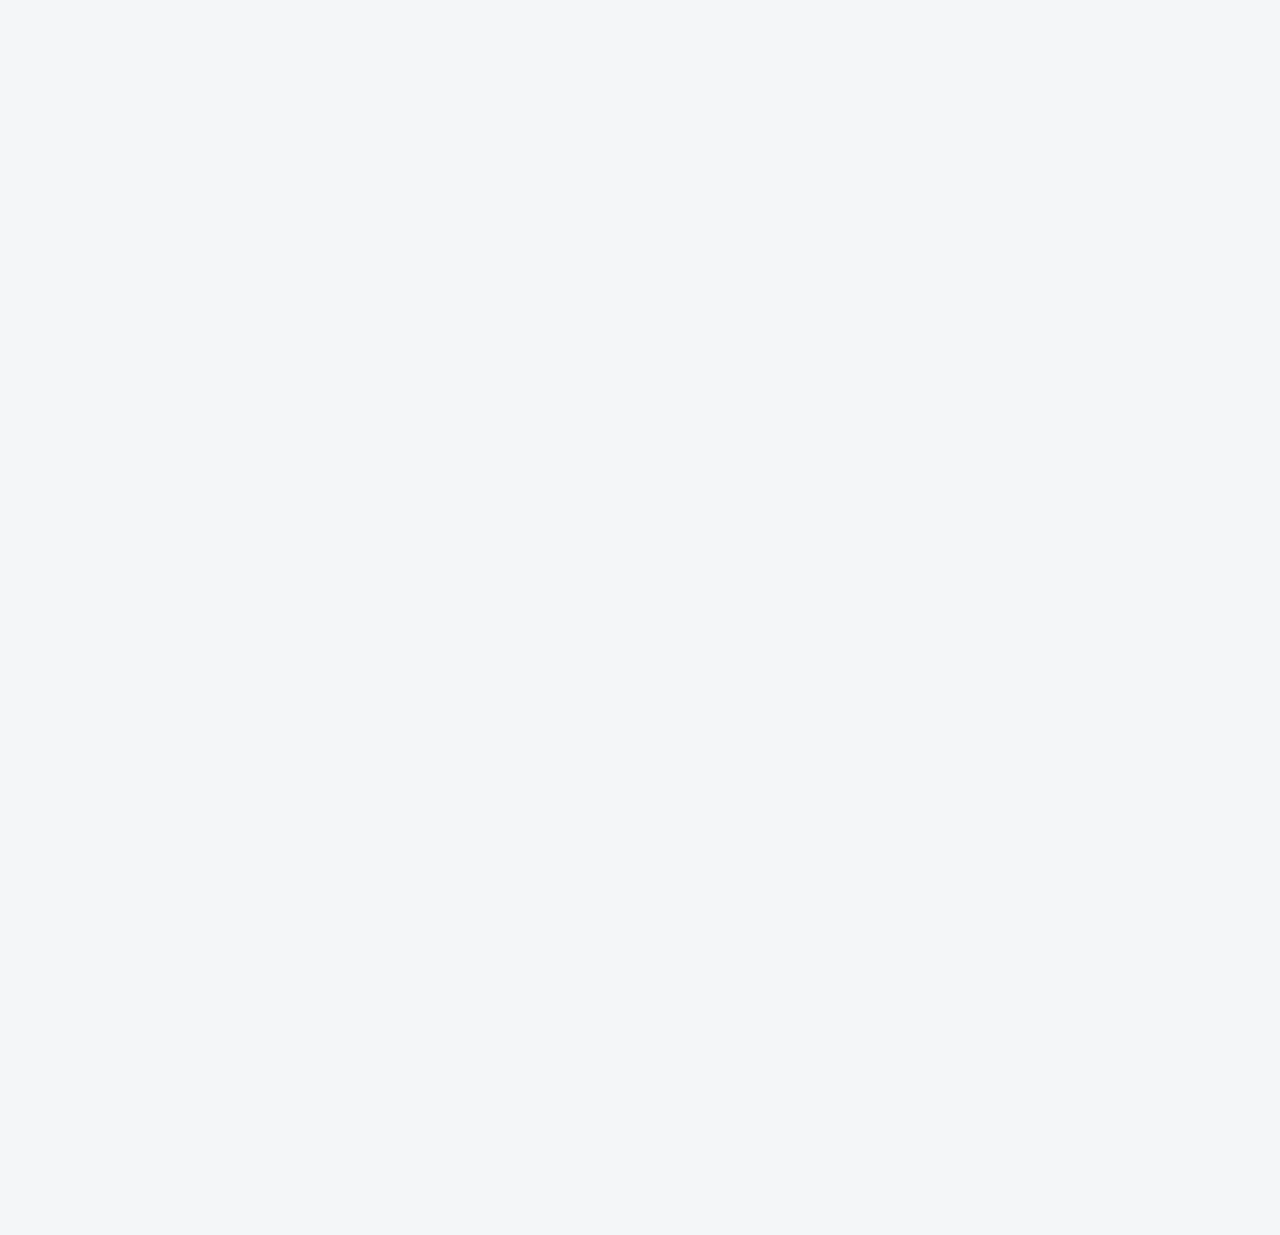
==== commit 966204ce: "첫 화면 로고 · 그림 · 왼쪽 메뉴 틀(판 2026-11-13.6) Co-Authored-By: Claude Fable 5.2 <noreply@anthropic.com>" ====
--- a/index.html
+++ b/index.html
@@ -22,9 +22,9 @@
 <link rel="stylesheet" href="css/app.css">
 <!-- auth-kit: 로그인 전에는 도구 화면을 감춘다(js/auth.js 가 판정 뒤 푼다) -->
 <script>document.documentElement.classList.add('auth-lock')</script>
-<link rel="stylesheet" href="css/auth.css?v=2026-11-13.1">
-<link rel="stylesheet" href="css/board.css?v=2026-11-13.1">
-<link rel="stylesheet" href="css/kit-build.css?v=2026-11-13.1">
+<link rel="stylesheet" href="css/auth.css?v=2026-11-13.6">
+<link rel="stylesheet" href="css/board.css?v=2026-11-13.6">
+<link rel="stylesheet" href="css/kit-build.css?v=2026-11-13.6">
 <!-- /auth-kit -->
 </head>
 <body>
@@ -152,11 +152,11 @@
 <script src="js/vpdm.js"></script>
 <script src="js/app2.js"></script>
 <!-- auth-kit: 로그인 · 사용 신청 · 승인 · 게시판(키트 정본 data10-00/kit/auth, 적용 build-2611-00/tools/kit) -->
-<script src="vendor/supabase.js?v=2026-11-13.1"></script>
-<script src="js/auth-config.js?v=2026-11-13.1"></script>
-<script src="js/kit-build.js?v=2026-11-13.1"></script>
-<script src="js/board.js?v=2026-11-13.1"></script>
-<script src="js/auth.js?v=2026-11-13.1"></script>
+<script src="vendor/supabase.js?v=2026-11-13.6"></script>
+<script src="js/auth-config.js?v=2026-11-13.6"></script>
+<script src="js/kit-build.js?v=2026-11-13.6"></script>
+<script src="js/board.js?v=2026-11-13.6"></script>
+<script src="js/auth.js?v=2026-11-13.6"></script>
 <!-- /auth-kit -->
 </body>
 </html>
--- a/css/kit-build.css
+++ b/css/kit-build.css
@@ -1,8 +1,37 @@
-/* build-2611 과제용 — 로그인 키트를 여러 쪽짜리 정적 화면에 맞춘다(정본 build-2611-00/tools/kit/kit-build.css) */
+/* build-2611 과제용 — 로그인 키트를 여러 쪽짜리 정적 화면에 맞춘다(정본 build-2611-00/tools/kit/kit-build.css)
+   로그인 뒤 틀은 마산(data10) 과제와 같다: 왼쪽 메뉴(과제 메뉴 + 「도움 · 관리」) · 위쪽 계정 줄 · 본문. */
 [hidden]{display:none !important;}
-.kit-bar{display:none;}
-.kit-shell .kit-bar{display:flex; justify-content:flex-end; align-items:center; flex-wrap:wrap; gap:6px 10px; max-width:1320px; margin:0 auto; padding:6px 20px; min-height:0; font-size:13.5px; position:relative; z-index:5;}
-.kit-shell .kit-bar .auth-chip{margin-left:auto; flex-wrap:wrap; justify-content:flex-end; max-width:100%;}
+.kit-bar{display:flex; justify-content:flex-end; align-items:center; flex-wrap:wrap; gap:6px 10px; max-width:1320px; margin:0 auto; padding:8px 20px; min-height:0; font-size:13.5px; position:relative; z-index:5;}
+.kit-bar .auth-chip{margin-left:auto; flex-wrap:wrap; justify-content:flex-end; max-width:100%;}
 .kit-shell.kit-page-on header.hero{display:none;}
 #kitPage{max-width:1320px; margin:0 auto; padding:8px 20px 40px; min-width:0;}
-@media print{ .kit-bar{display:none !important;} }
+
+/* 과제 스타일이 태그 이름(nav · aside)에 건 규칙이 키트 화면으로 새지 않게 한다(09 · 10) */
+#authGate nav.hp-links,#kitPage nav.kp-toc{flex-direction:row; flex-wrap:wrap;}
+
+/* 왼쪽 메뉴 — 위쪽 메뉴(.topnav)의 이름표와 목록을 옮겨 온 것 */
+.kit-has-side nav.topnav{display:none;}
+.kit-has-side body{padding-top:0;}
+.kit-has-side .hero{margin-top:0;}
+.kit-side{background:linear-gradient(180deg,#12305c 0%,#0c2244 100%); color:#e8eef7; padding:12px 14px; display:flex; flex-wrap:wrap; align-items:center; gap:6px 14px;}
+.kit-side .topnav-brand{display:block; min-height:0; color:#fff; font-weight:800; font-size:15.5px; line-height:1.35; text-decoration:none; padding:4px 4px;}
+.kit-side .topnav-brand small{display:block; margin:2px 0 0; font-weight:400; font-size:11.5px; opacity:.7;}
+.kit-side #nav{list-style:none; margin:0; padding:0; display:flex; flex-direction:row; flex-wrap:wrap; gap:2px; overflow:visible; flex:1 1 auto; min-width:0;}
+.kit-side #nav li{margin:0; padding:0; min-width:0;}
+.kit-side #nav a{display:flex; align-items:center; justify-content:flex-start; text-align:left; min-height:38px; padding:0 12px; border:0; border-radius:10px; color:rgba(232,238,247,.82); text-decoration:none; font-size:14px; font-weight:600; white-space:nowrap;}
+.kit-side #nav a:hover{background:rgba(255,255,255,.07); color:#fff;}
+.kit-side #nav a.active,.kit-side #nav a[aria-current="page"]{background:rgba(64,126,201,.55); color:#fff; box-shadow:inset 3px 0 0 #ffb347;}
+.kit-shell.kit-page-on .kit-side #nav a.active,.kit-shell.kit-page-on .kit-side #nav a[aria-current="page"]{background:transparent; box-shadow:none; color:rgba(232,238,247,.82);}
+.kit-side .kit-nav{flex:1 1 100%; flex-direction:row; flex-wrap:wrap; align-items:center; margin-top:4px; padding-top:8px;}
+.kit-side .kit-nav-t{margin:0 6px 0 0; padding:0 4px;}
+@media (min-width:1000px){
+  .kit-has-side body{padding-left:248px;}
+  .kit-side{position:fixed; left:0; top:0; bottom:0; width:248px; z-index:40; overflow-y:auto; flex-direction:column; flex-wrap:nowrap; align-items:stretch; gap:0; padding:18px 12px 16px;}
+  .kit-side .topnav-brand{padding:4px 12px 14px; margin-bottom:10px; border-bottom:1px solid rgba(255,255,255,.1);}
+  .kit-side #nav{flex-direction:column; flex-wrap:nowrap; flex:0 0 auto; align-items:stretch;}
+  .kit-side #nav a{min-height:42px; font-size:14.5px; white-space:normal;}
+  .kit-side .kit-nav{flex:0 0 auto; flex-direction:column; flex-wrap:nowrap; align-items:stretch; margin-top:14px; padding-top:12px;}
+  .kit-side .kit-nav-t{margin:0 0 4px; padding:0 12px;}
+  .kit-has-side section,.kit-has-side [id]{scroll-margin-top:16px;}
+}
+@media print{ .kit-bar,.kit-side{display:none !important;} .kit-has-side body{padding-left:0;} }
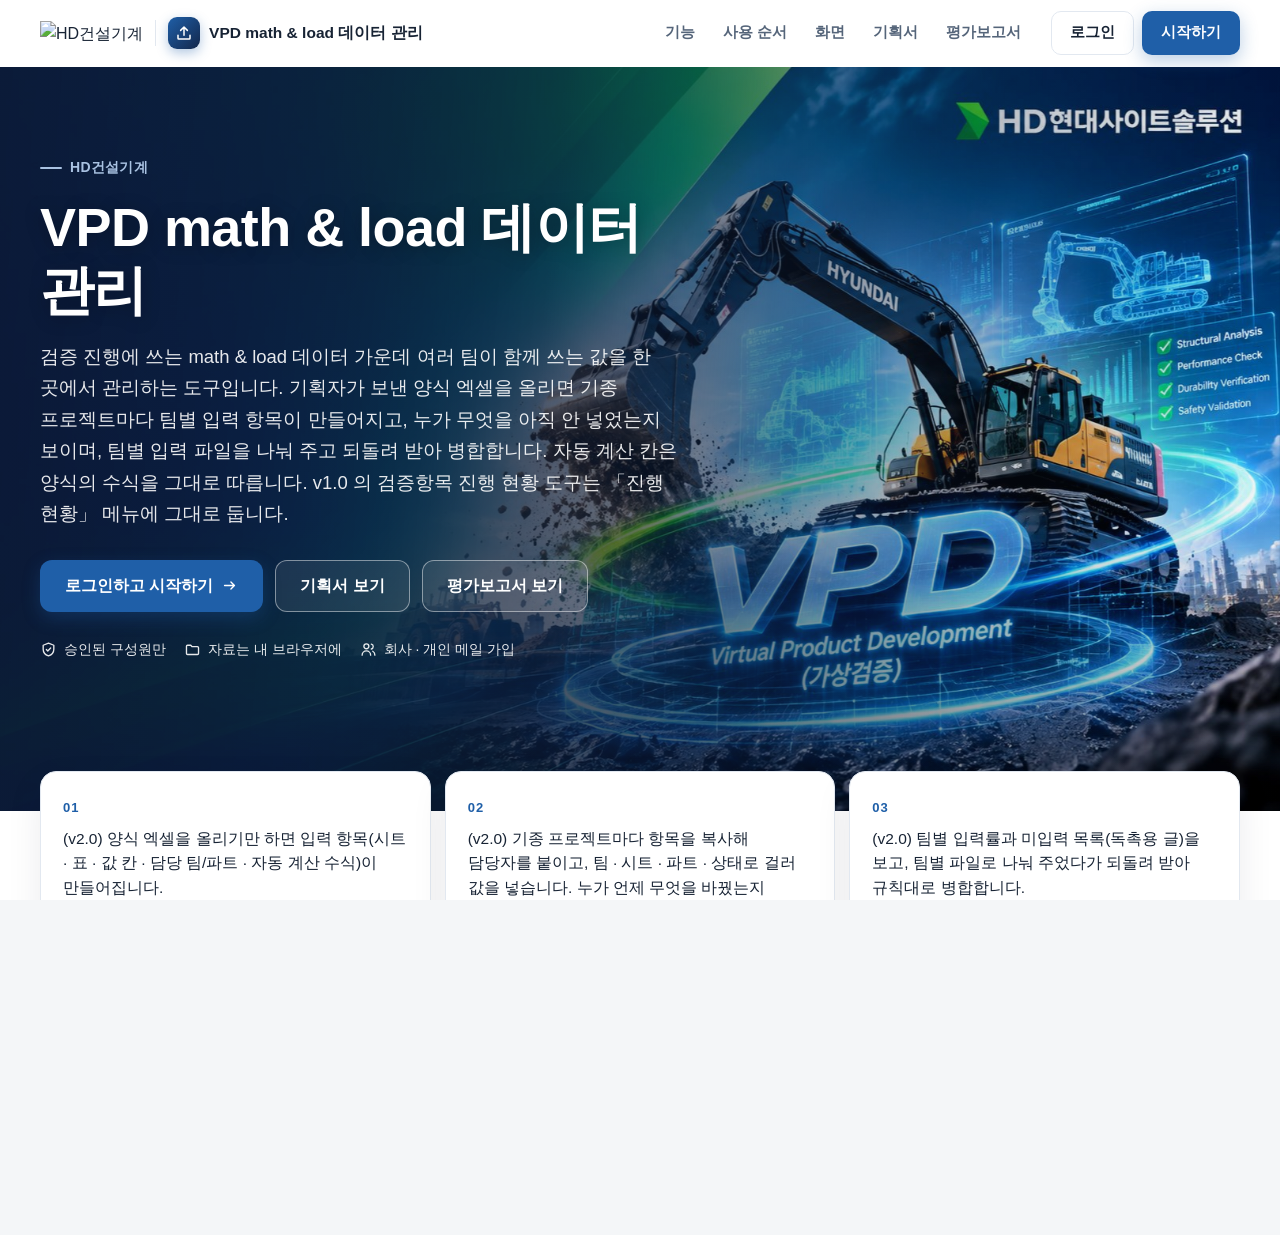
==== commit 05be567e: "첫 화면에 평가보고서 보기 · report.html Co-Authored-By: Claude Fable 5.2 <noreply@anthropic.com>" ====
--- a/index.html
+++ b/index.html
@@ -22,9 +22,9 @@
 <link rel="stylesheet" href="css/app.css">
 <!-- auth-kit: 로그인 전에는 도구 화면을 감춘다(js/auth.js 가 판정 뒤 푼다) -->
 <script>document.documentElement.classList.add('auth-lock')</script>
-<link rel="stylesheet" href="css/auth.css?v=2026-11-13.6">
-<link rel="stylesheet" href="css/board.css?v=2026-11-13.6">
-<link rel="stylesheet" href="css/kit-build.css?v=2026-11-13.6">
+<link rel="stylesheet" href="css/auth.css?v=2026-11-13.8">
+<link rel="stylesheet" href="css/board.css?v=2026-11-13.8">
+<link rel="stylesheet" href="css/kit-build.css?v=2026-11-13.8">
 <!-- /auth-kit -->
 </head>
 <body>
@@ -152,11 +152,11 @@
 <script src="js/vpdm.js"></script>
 <script src="js/app2.js"></script>
 <!-- auth-kit: 로그인 · 사용 신청 · 승인 · 게시판(키트 정본 data10-00/kit/auth, 적용 build-2611-00/tools/kit) -->
-<script src="vendor/supabase.js?v=2026-11-13.6"></script>
-<script src="js/auth-config.js?v=2026-11-13.6"></script>
-<script src="js/kit-build.js?v=2026-11-13.6"></script>
-<script src="js/board.js?v=2026-11-13.6"></script>
-<script src="js/auth.js?v=2026-11-13.6"></script>
+<script src="vendor/supabase.js?v=2026-11-13.8"></script>
+<script src="js/auth-config.js?v=2026-11-13.8"></script>
+<script src="js/kit-build.js?v=2026-11-13.8"></script>
+<script src="js/board.js?v=2026-11-13.8"></script>
+<script src="js/auth.js?v=2026-11-13.8"></script>
 <!-- /auth-kit -->
 </body>
 </html>
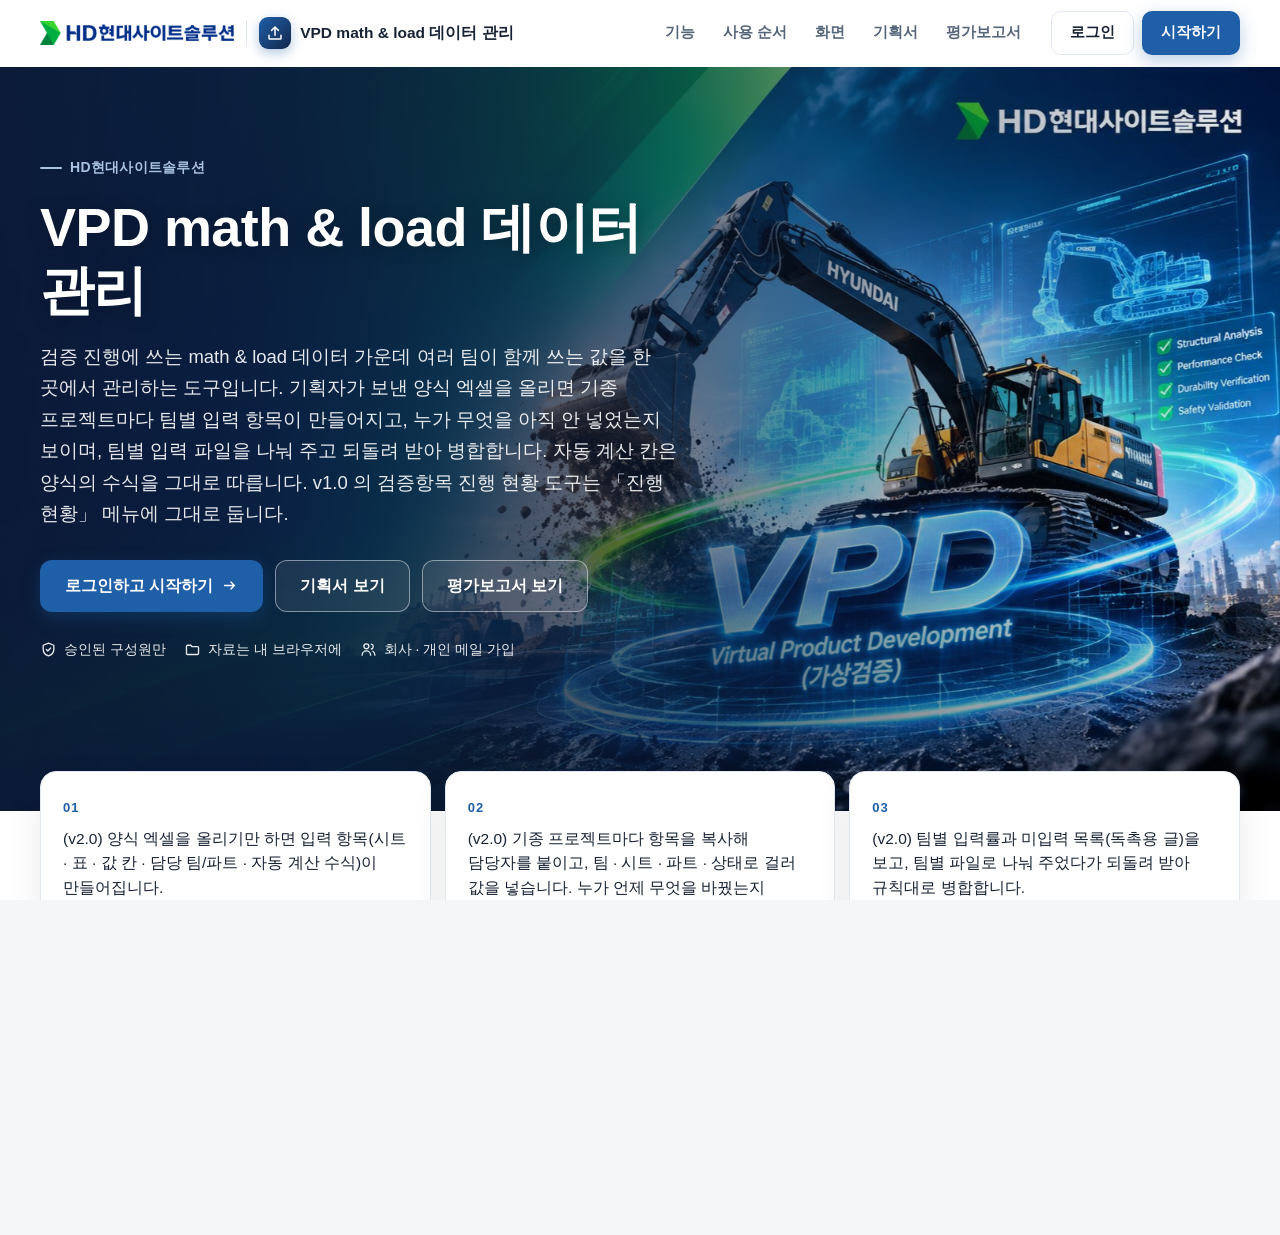
==== commit 21e6fec7: "패들릿 접수 반영 · 판 2026-11-13.9 Co-Authored-By: Claude Fable 5.2 <noreply@anthropic.com>" ====
--- a/index.html
+++ b/index.html
@@ -22,9 +22,9 @@
 <link rel="stylesheet" href="css/app.css">
 <!-- auth-kit: 로그인 전에는 도구 화면을 감춘다(js/auth.js 가 판정 뒤 푼다) -->
 <script>document.documentElement.classList.add('auth-lock')</script>
-<link rel="stylesheet" href="css/auth.css?v=2026-11-13.8">
-<link rel="stylesheet" href="css/board.css?v=2026-11-13.8">
-<link rel="stylesheet" href="css/kit-build.css?v=2026-11-13.8">
+<link rel="stylesheet" href="css/auth.css?v=2026-11-13.9">
+<link rel="stylesheet" href="css/board.css?v=2026-11-13.9">
+<link rel="stylesheet" href="css/kit-build.css?v=2026-11-13.9">
 <!-- /auth-kit -->
 </head>
 <body>
@@ -152,11 +152,11 @@
 <script src="js/vpdm.js"></script>
 <script src="js/app2.js"></script>
 <!-- auth-kit: 로그인 · 사용 신청 · 승인 · 게시판(키트 정본 data10-00/kit/auth, 적용 build-2611-00/tools/kit) -->
-<script src="vendor/supabase.js?v=2026-11-13.8"></script>
-<script src="js/auth-config.js?v=2026-11-13.8"></script>
-<script src="js/kit-build.js?v=2026-11-13.8"></script>
-<script src="js/board.js?v=2026-11-13.8"></script>
-<script src="js/auth.js?v=2026-11-13.8"></script>
+<script src="vendor/supabase.js?v=2026-11-13.9"></script>
+<script src="js/auth-config.js?v=2026-11-13.9"></script>
+<script src="js/kit-build.js?v=2026-11-13.9"></script>
+<script src="js/board.js?v=2026-11-13.9"></script>
+<script src="js/auth.js?v=2026-11-13.9"></script>
 <!-- /auth-kit -->
 </body>
 </html>
--- a/css/kit-build.css
+++ b/css/kit-build.css
@@ -35,3 +35,7 @@
   .kit-has-side section,.kit-has-side [id]{scroll-margin-top:16px;}
 }
 @media print{ .kit-bar,.kit-side{display:none !important;} .kit-has-side body{padding-left:0;} }
+
+/* 왼쪽 메뉴를 쓰지 않는 과제(landing.kitSide: false) — 고정된 위쪽 메뉴 아래에 계정 줄을 둔다 */
+.kit-no-side .kit-bar{margin-top:56px;} .kit-no-side .hero{margin-top:0;}
+@media (max-width:860px){ .kit-no-side .kit-bar{margin-top:52px;} }
